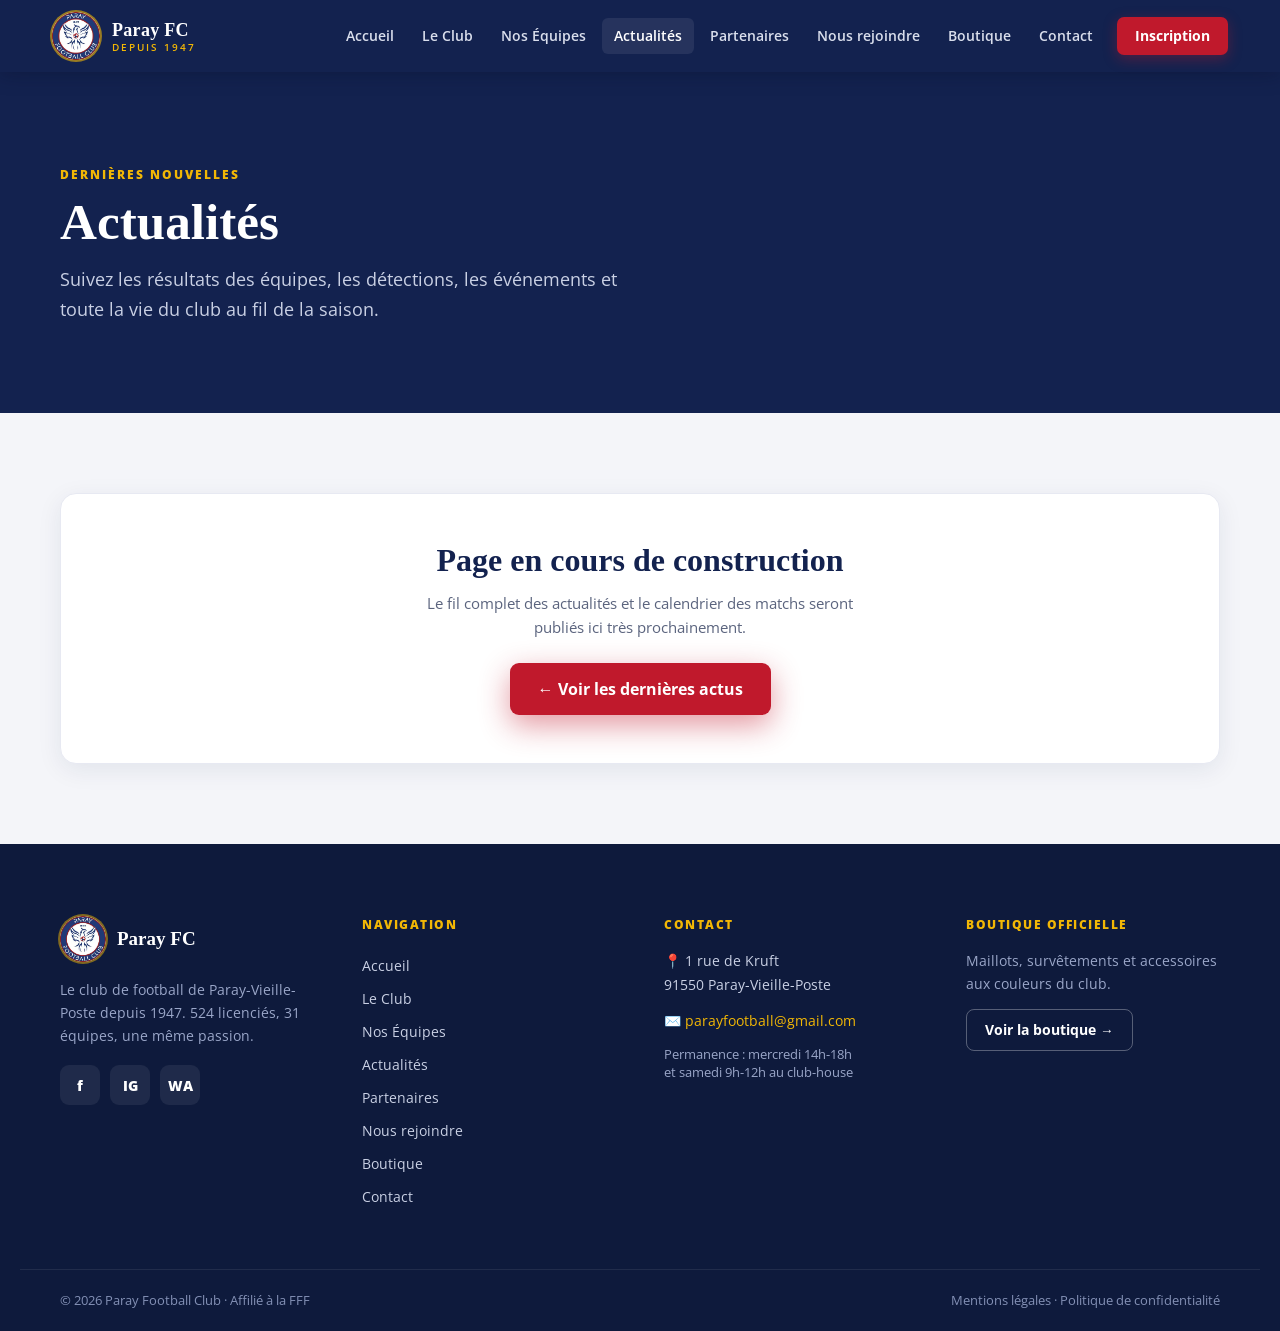
==== actualites.html @ 9f8f96ba "Site Paray FC — version initiale (HTML/CSS/JS vanilla)" ====
<!DOCTYPE html>
<html lang="fr">
<head>
  <meta charset="utf-8">
  <meta name="viewport" content="width=device-width, initial-scale=1">
  <title>Actualités — Paray FC</title>
  <meta name="description" content="Résultats, recrutement et événements : toute l'actualité du Paray Football Club.">
  <link rel="preconnect" href="https://fonts.googleapis.com">
  <link rel="preconnect" href="https://fonts.gstatic.com" crossorigin>
  <link href="https://fonts.googleapis.com/css2?family=Open+Sans:ital,wght@0,400;0,500;0,600;0,700;0,800;1,400&display=swap" rel="stylesheet">
  <link rel="stylesheet" href="css/style.css">
</head>
<body>

  <header class="site-header">
    <nav class="nav">
      <a href="index.html#accueil" class="nav__logo">
        <img src="images/logo-paray.webp" alt="Logo Paray FC" class="logo-img">
        <span class="logo-text">
          <span class="logo-name">Paray FC</span>
          <span class="logo-since">DEPUIS 1947</span>
        </span>
      </a>
      <div class="nav__links">
        <a href="index.html#accueil" class="nav__link">Accueil</a>
        <a href="club.html" class="nav__link">Le Club</a>
        <a href="equipes.html" class="nav__link">Nos Équipes</a>
        <a href="actualites.html" class="nav__link is-active">Actualités</a>
        <a href="partenaires.html" class="nav__link">Partenaires</a>
        <a href="rejoindre.html" class="nav__link">Nous rejoindre</a>
        <a href="boutique.html" class="nav__link">Boutique</a>
        <a href="contact.html" class="nav__link">Contact</a>
        <a href="rejoindre.html" class="nav__cta">Inscription</a>
      </div>
      <button class="nav__burger" data-burger aria-label="Menu" aria-expanded="false" aria-controls="mobile-menu">
        <span><span></span><span></span><span></span></span>
      </button>
    </nav>
    <div class="mobile-menu" id="mobile-menu" data-mobile-menu>
      <a href="index.html#accueil" class="mobile-menu__link">Accueil</a>
      <a href="club.html" class="mobile-menu__link">Le Club</a>
      <a href="equipes.html" class="mobile-menu__link">Nos Équipes</a>
      <a href="actualites.html" class="mobile-menu__link">Actualités</a>
      <a href="partenaires.html" class="mobile-menu__link">Partenaires</a>
      <a href="rejoindre.html" class="mobile-menu__link">Nous rejoindre</a>
      <a href="boutique.html" class="mobile-menu__link">Boutique</a>
      <a href="contact.html" class="mobile-menu__link">Contact</a>
      <a href="rejoindre.html" class="mobile-menu__cta">S'inscrire au club</a>
    </div>
  </header>

  <section class="page-hero">
    <div class="page-hero__inner">
      <span class="eyebrow">DERNIÈRES NOUVELLES</span>
      <h1>Actualités</h1>
      <p>Suivez les résultats des équipes, les détections, les événements et toute la vie du club au fil de la saison.</p>
    </div>
  </section>

  <main class="page-body">
    <div class="soon-card">
      <h2>Page en cours de construction</h2>
      <p>Le fil complet des actualités et le calendrier des matchs seront publiés ici très prochainement.</p>
      <a href="index.html#actus" class="btn btn--primary">← Voir les dernières actus</a>
    </div>
  </main>

  <footer class="site-footer">
    <div class="footer-grid">
      <div class="footer-club">
        <div class="footer-club__top">
          <img src="images/logo-paray.webp" alt="Logo Paray FC" class="footer-club__logo">
          <span class="footer-club__name">Paray FC</span>
        </div>
        <p class="footer-club__text">Le club de football de Paray-Vieille-Poste depuis 1947. 524 licenciés, 31 équipes, une même passion.</p>
        <div class="social">
          <a href="#" aria-label="Facebook" class="social__link">f</a>
          <a href="#" aria-label="Instagram" class="social__link">IG</a>
          <a href="#" aria-label="WhatsApp" class="social__link">WA</a>
        </div>
      </div>
      <div class="footer-col">
        <h4 class="footer-col__title">Navigation</h4>
        <a href="index.html#accueil" class="footer-link">Accueil</a>
        <a href="club.html" class="footer-link">Le Club</a>
        <a href="equipes.html" class="footer-link">Nos Équipes</a>
        <a href="actualites.html" class="footer-link">Actualités</a>
        <a href="partenaires.html" class="footer-link">Partenaires</a>
        <a href="rejoindre.html" class="footer-link">Nous rejoindre</a>
        <a href="boutique.html" class="footer-link">Boutique</a>
        <a href="contact.html" class="footer-link">Contact</a>
      </div>
      <div class="footer-col">
        <h4 class="footer-col__title">Contact</h4>
        <p class="footer-contact">📍 1 rue de Kruft<br>91550 Paray-Vieille-Poste</p>
        <p class="footer-contact" style="margin-top:12px;">✉️ <a href="mailto:parayfootball@gmail.com">parayfootball@gmail.com</a></p>
        <p class="footer-contact--muted">Permanence : mercredi 14h-18h<br>et samedi 9h-12h au club-house</p>
      </div>
      <div class="footer-col footer-shop">
        <h4 class="footer-col__title">Boutique officielle</h4>
        <p>Maillots, survêtements et accessoires aux couleurs du club.</p>
        <a href="boutique.html" class="footer-shop__btn">Voir la boutique →</a>
      </div>
    </div>
    <div class="footer-bottom">
      <span>© 2026 Paray Football Club · Affilié à la FFF</span>
      <span>Mentions légales · Politique de confidentialité</span>
    </div>
  </footer>

  <script src="js/main.js"></script>
</body>
</html>
---- css/style.css ----
/* ===================================================================
   PARAY FC — Feuille de styles globale
   Couleurs club : navy #13224F · rouge #C0192C · or #F2B705
   =================================================================== */

:root {
  --navy:        #13224F;
  --navy-dark:   #0E1A3C;
  --navy-text:   #1B2F6E;
  --bg:          #F4F5F9;
  --red:         #C0192C;
  --gold:        #F2B705;
  --white:       #ffffff;
  --grey-text:   #5B647E;
  --grey-soft:   #9AA6C8;
  --border:      #E7E9F2;
  --maxw:        1240px;
}

/* ---------- Reset ---------- */
* { box-sizing: border-box; margin: 0; padding: 0; }
html { scroll-behavior: smooth; }
body {
  font-family: 'Open Sans', -apple-system, BlinkMacSystemFont, 'Segoe UI', sans-serif;
  background: var(--bg);
  color: var(--navy-text);
  -webkit-font-smoothing: antialiased;
  overflow-x: hidden;
}
a { text-decoration: none; color: inherit; }
img { display: block; max-width: 100%; }
::selection { background: var(--gold); color: var(--navy-text); }

@keyframes pvfc-pulse { 0%,100%{ opacity:1; } 50%{ opacity:.45; } }

/* ---------- Utilitaires ---------- */
.container { max-width: var(--maxw); margin: 0 auto; }
.serif { font-family: Cambria, Georgia, serif; }

.eyebrow {
  font-size: 12px; font-weight: 800; letter-spacing: 2px; color: var(--red);
  text-transform: uppercase;
}
.section-title {
  font-family: Cambria, Georgia, serif; font-weight: 700;
  font-size: clamp(1.8rem, 4.5vw, 2.7rem); color: var(--navy);
  margin-top: 8px; letter-spacing: -.5px;
}

/* Emplacements d'images (remplacent les anciens <image-slot>) */
.img-placeholder {
  position: absolute; inset: 0; width: 100%; height: 100%;
  background:
    linear-gradient(135deg, rgba(19,34,79,.12), rgba(19,34,79,.04)),
    repeating-linear-gradient(45deg, #e9ecf5 0 12px, #eef1f8 12px 24px);
  display: flex; align-items: center; justify-content: center; text-align: center;
  color: #8A93AE; font-size: 12px; font-weight: 600; padding: 12px;
}
.img-placeholder img { width: 100%; height: 100%; object-fit: cover; }

/* ===================================================================
   BOUTONS
   =================================================================== */
.btn {
  display: inline-flex; align-items: center; gap: 9px;
  font-size: 16px; font-weight: 700; padding: 15px 28px;
  border-radius: 9px; border: none; cursor: pointer; transition: all .15s;
}
.btn--primary { background: var(--red); color: var(--white); box-shadow: 0 10px 30px rgba(192,25,44,.45); }
.btn--primary:hover { transform: translateY(-2px); }
.btn--ghost {
  background: rgba(255,255,255,.1); backdrop-filter: blur(4px);
  border: 1.5px solid rgba(255,255,255,.55); color: var(--white);
}
.btn--ghost:hover { background: rgba(255,255,255,.2); }
.btn--navy { background: var(--navy); color: var(--white); }

/* ===================================================================
   NAVIGATION
   =================================================================== */
.site-header {
  position: sticky; top: 0; z-index: 100;
  background: var(--navy); box-shadow: 0 2px 18px rgba(8,15,40,.35);
}
.nav {
  max-width: var(--maxw); margin: 0 auto;
  display: flex; align-items: center; justify-content: space-between;
  padding: 0 clamp(16px, 4vw, 32px); height: 72px;
}
.nav__logo { display: flex; align-items: center; gap: 12px; }
.logo-img {
  width: 48px; height: 48px; border-radius: 50%; flex: none;
  background: var(--white); object-fit: cover;
  box-shadow: 0 0 0 2px rgba(242,183,5,.6);
}
.logo-text { display: flex; flex-direction: column; line-height: 1; flex: none; }
.logo-name {
  font-family: Cambria, Georgia, serif; font-weight: 700; font-size: 18px;
  color: var(--white); letter-spacing: .3px; white-space: nowrap;
}
.logo-since {
  font-size: 10px; color: var(--gold); font-weight: 600; letter-spacing: 2px;
  margin-top: 3px; white-space: nowrap;
}

.nav__links { display: flex; align-items: center; gap: 4px; }
.nav__link {
  font-size: 13.5px; font-weight: 600; color: #D9DEEC;
  padding: 9px 12px; border-radius: 6px; transition: all .15s;
}
.nav__link:hover, .nav__link.is-active { color: var(--white); background: rgba(255,255,255,.08); }
.nav__cta {
  margin-left: 8px; background: var(--red); color: var(--white);
  font-size: 13.5px; font-weight: 700; padding: 10px 18px; border-radius: 7px;
  box-shadow: 0 4px 14px rgba(192,25,44,.35); transition: background .15s;
}
.nav__cta:hover { background: #a81423; }

/* Bouton hamburger */
.nav__burger {
  background: none; border: none; cursor: pointer;
  width: 42px; height: 42px; display: none; place-items: center;
}
.nav__burger span { display: flex; flex-direction: column; gap: 5px; }
.nav__burger span span {
  display: block; width: 24px; height: 2.5px; background: var(--white); border-radius: 2px;
}

/* Menu mobile déroulant */
.mobile-menu {
  background: var(--navy-dark); border-top: 1px solid rgba(255,255,255,.08);
  padding: 8px 16px 18px; display: none;
}
.mobile-menu.is-open { display: block; }
.mobile-menu__link {
  display: block; font-size: 15px; font-weight: 600; color: #E4E8F2;
  padding: 13px 8px; border-bottom: 1px solid rgba(255,255,255,.06);
}
.mobile-menu__cta {
  display: block; text-align: center; margin-top: 14px;
  background: var(--red); color: var(--white); font-size: 15px; font-weight: 700;
  padding: 14px; border-radius: 8px;
}

/* Bascule responsive */
@media (max-width: 767px) {
  .nav__links { display: none; }
  .nav__burger { display: grid; }
}

/* ===================================================================
   HERO
   =================================================================== */
.hero {
  position: relative; min-height: clamp(520px, 82vh, 760px);
  display: flex; align-items: flex-end; overflow: hidden;
}
.hero__overlay {
  position: absolute; inset: 0;
  background: linear-gradient(180deg, rgba(19,34,79,.55) 0%, rgba(19,34,79,.45) 35%, rgba(11,20,52,.92) 100%);
}
.hero__stripe {
  position: absolute; top: 0; left: 0; right: 0; height: 4px; z-index: 2;
  background: linear-gradient(90deg, var(--red) 0%, var(--red) 50%, var(--gold) 50%, var(--gold) 100%);
}
.hero__content {
  position: relative; z-index: 3; width: 100%; max-width: var(--maxw);
  margin: 0 auto; padding: 0 clamp(20px, 5vw, 40px) clamp(40px, 7vw, 72px);
}
.badge {
  display: inline-flex; align-items: center; gap: 8px;
  background: rgba(242,183,5,.16); border: 1px solid rgba(242,183,5,.5);
  color: var(--gold); font-size: 12px; font-weight: 700; letter-spacing: 1.5px;
  padding: 7px 14px; border-radius: 30px;
}
.hero__title {
  font-family: Cambria, Georgia, serif; font-weight: 700; color: var(--white);
  font-size: clamp(2.3rem, 6.5vw, 4.6rem); line-height: 1.04; letter-spacing: -1px;
  margin: 18px 0 0; max-width: 14ch; text-shadow: 0 2px 30px rgba(0,0,0,.4);
}
.hero__text {
  color: #D9DEEC; font-size: clamp(1rem, 2.2vw, 1.3rem); font-weight: 400;
  line-height: 1.55; margin: 18px 0 0; max-width: 48ch;
}
.hero__actions { display: flex; flex-wrap: wrap; gap: 14px; margin-top: 30px; }

/* ===================================================================
   BANDEAU PROCHAIN MATCH
   =================================================================== */
.match-banner { background: var(--red); color: var(--white); }
.match-banner__inner {
  max-width: var(--maxw); margin: 0 auto;
  padding: clamp(16px, 3vw, 22px) clamp(20px, 5vw, 40px);
  display: flex; flex-wrap: wrap; align-items: center; gap: clamp(14px, 4vw, 40px);
}
.match-label { display: flex; align-items: center; gap: 10px; flex: none; font-weight: 800; font-size: 12px; letter-spacing: 2px; }
.pulse-dot { width: 9px; height: 9px; border-radius: 50%; background: var(--gold); animation: pvfc-pulse 1.6s ease-in-out infinite; }
.match-info { display: flex; flex-wrap: wrap; align-items: center; gap: clamp(12px, 3vw, 34px); flex: 1; min-width: 220px; }
.match-meta { font-size: 11px; font-weight: 600; color: #F6C9CF; letter-spacing: .5px; }
.match-teams { font-family: Cambria, Georgia, serif; font-size: clamp(1.05rem, 2.6vw, 1.5rem); font-weight: 700; margin-top: 3px; }
.match-teams .vs { color: var(--gold); }
.match-place { font-size: 12.5px; font-weight: 500; color: #F6C9CF; display: flex; align-items: center; gap: 6px; }
.match-cta {
  flex: none; background: var(--white); color: var(--red);
  font-size: 13px; font-weight: 800; padding: 11px 20px; border-radius: 8px; transition: transform .15s;
}
.match-cta:hover { transform: translateY(-2px); }

/* ===================================================================
   STATISTIQUES
   =================================================================== */
.stats { background: var(--navy); }
.stats__grid {
  max-width: var(--maxw); margin: 0 auto;
  padding: clamp(32px, 5vw, 52px) clamp(20px, 5vw, 40px);
  display: grid; grid-template-columns: repeat(auto-fit, minmax(150px, 1fr));
  gap: clamp(20px, 4vw, 40px); text-align: center;
}
.stat { display: flex; flex-direction: column; align-items: center; }
.stat__value { font-family: Cambria, Georgia, serif; font-weight: 700; font-size: clamp(2.4rem, 5.5vw, 3.4rem); color: var(--gold); line-height: 1; }
.stat__label { font-size: 13px; font-weight: 600; color: var(--white); margin-top: 10px; text-transform: uppercase; letter-spacing: 1px; }
.stat__sub { font-size: 12px; color: var(--grey-soft); margin-top: 4px; }

/* ===================================================================
   SECTIONS GÉNÉRIQUES
   =================================================================== */
.section { max-width: var(--maxw); margin: 0 auto; padding: clamp(56px, 8vw, 90px) clamp(20px, 5vw, 40px); }
.section--band { background: var(--white); border-top: 1px solid var(--border); border-bottom: 1px solid var(--border); }
.section-head {
  display: flex; flex-wrap: wrap; align-items: flex-end; justify-content: space-between;
  gap: 16px; margin-bottom: clamp(28px, 4vw, 44px);
}
.section-center { text-align: center; max-width: 640px; margin: 0 auto clamp(32px, 4vw, 48px); }
.section-center p { font-size: 15px; color: var(--grey-text); line-height: 1.6; margin-top: 12px; }
.link-more { font-size: 14px; font-weight: 700; color: var(--navy-text); border-bottom: 2px solid var(--gold); padding-bottom: 3px; }

/* ---------- Actualités ---------- */
.news-grid { display: grid; grid-template-columns: repeat(auto-fit, minmax(290px, 1fr)); gap: clamp(20px, 3vw, 30px); }
.news-card {
  display: flex; flex-direction: column; background: var(--white);
  border-radius: 14px; overflow: hidden; box-shadow: 0 6px 24px rgba(19,34,79,.08);
  border: 1px solid var(--border); transition: transform .18s, box-shadow .18s;
}
.news-card:hover { transform: translateY(-5px); box-shadow: 0 16px 40px rgba(19,34,79,.16); }
.news-card__media { position: relative; height: 190px; }
.news-card__cat {
  position: absolute; top: 12px; left: 12px; z-index: 2; color: var(--white);
  font-size: 11px; font-weight: 800; letter-spacing: .8px; padding: 6px 11px; border-radius: 6px;
}
.news-card__body { padding: 20px 22px 24px; display: flex; flex-direction: column; flex: 1; }
.news-card__date { font-size: 12px; font-weight: 600; color: #8A93AE; }
.news-card__title { font-family: Cambria, Georgia, serif; font-weight: 700; font-size: 1.22rem; color: var(--navy); line-height: 1.3; margin: 8px 0 0; }
.news-card__excerpt { font-size: 14px; color: var(--grey-text); line-height: 1.6; margin-top: 10px; flex: 1; }
.news-card__more { font-size: 13px; font-weight: 700; color: var(--red); margin-top: 16px; }

/* ---------- Équipes par pôle ---------- */
.poles-grid { display: grid; grid-template-columns: repeat(auto-fit, minmax(240px, 1fr)); gap: clamp(18px, 3vw, 26px); }
.pole-card {
  display: flex; flex-direction: column; background: #F8F9FC;
  border-radius: 14px; overflow: hidden; border: 1px solid var(--border);
  border-top: 5px solid var(--navy); transition: transform .18s, box-shadow .18s;
}
.pole-card:hover { transform: translateY(-5px); box-shadow: 0 16px 40px rgba(19,34,79,.12); }
.pole-card__media { position: relative; height: 150px; }
.pole-card__body { padding: 18px 20px 22px; }
.pole-range { display: inline-block; font-size: 11px; font-weight: 800; letter-spacing: 1px; color: var(--white); padding: 4px 10px; border-radius: 5px; }
.pole-name { font-family: Cambria, Georgia, serif; font-weight: 700; font-size: 1.3rem; color: var(--navy); margin-top: 12px; }
.pole-teams { font-size: 13.5px; color: var(--grey-text); line-height: 1.55; margin-top: 6px; }

/* ---------- Partenaires ---------- */
.tier { margin-bottom: clamp(26px, 4vw, 42px); }
.tier__head { display: flex; align-items: center; gap: 14px; margin-bottom: 18px; }
.tier__chip { width: 14px; height: 14px; border-radius: 50%; flex: none; }
.tier__name { font-family: Cambria, Georgia, serif; font-weight: 700; font-size: clamp(1.1rem, 2.5vw, 1.4rem); color: var(--navy); }
.tier__line { flex: 1; height: 1px; background: #E0E3EE; }
.tier__logos { display: flex; flex-wrap: wrap; gap: 16px; align-items: stretch; }
.partner-logo {
  display: flex; align-items: center; justify-content: center; text-align: center;
  padding: 16px; background: var(--white); border: 1px solid var(--border);
  border-radius: 12px; box-shadow: 0 3px 14px rgba(19,34,79,.05);
}
.partner-logo span { font-family: Cambria, Georgia, serif; font-weight: 700; color: var(--navy-text); line-height: 1.25; }

/* ===================================================================
   DOUBLE CALL-TO-ACTION
   =================================================================== */
.cta-section { background: #F8F9FC; border-top: 1px solid var(--border); }
.cta-grid {
  max-width: var(--maxw); margin: 0 auto;
  padding: clamp(48px, 7vw, 80px) clamp(20px, 5vw, 40px);
  display: grid; grid-template-columns: repeat(auto-fit, minmax(300px, 1fr)); gap: clamp(20px, 3vw, 28px);
}
.cta-card { position: relative; overflow: hidden; border-radius: 18px; padding: clamp(30px, 4vw, 44px); }
.cta-card--join { background: var(--navy); color: var(--white); }
.cta-card--partner { background: var(--white); border: 1px solid var(--border); }
.cta-card__deco { position: absolute; top: -40px; right: -40px; width: 160px; height: 160px; border-radius: 50%; }
.cta-card__deco--gold { background: rgba(242,183,5,.12); }
.cta-card__deco--red { background: rgba(192,25,44,.07); }
.cta-card h3 { font-family: Cambria, Georgia, serif; font-weight: 700; font-size: clamp(1.5rem, 3.5vw, 2rem); margin-top: 10px; line-height: 1.15; }
.cta-card--partner h3 { color: var(--navy); }
.cta-card p { font-size: 15px; line-height: 1.6; margin-top: 12px; max-width: 38ch; }
.cta-card--join p { color: #C9D0E4; }
.cta-card--partner p { color: var(--grey-text); }
.cta-card .eyebrow--gold { color: var(--gold); }
.cta-card__btn { display: inline-flex; margin-top: 22px; color: var(--white); font-size: 15px; font-weight: 700; padding: 14px 26px; border-radius: 9px; }
.cta-card__btn--red { background: var(--red); box-shadow: 0 8px 24px rgba(192,25,44,.4); }
.cta-card__btn--navy { background: var(--navy); }

/* ===================================================================
   FOOTER
   =================================================================== */
.site-footer { background: var(--navy-dark); color: #C9D0E4; }
.footer-grid {
  max-width: var(--maxw); margin: 0 auto;
  padding: clamp(48px, 6vw, 72px) clamp(20px, 5vw, 40px) 0;
  display: grid; grid-template-columns: repeat(auto-fit, minmax(200px, 1fr)); gap: clamp(28px, 4vw, 48px);
}
.footer-club__top { display: flex; align-items: center; gap: 11px; }
.footer-club__logo { width: 46px; height: 46px; border-radius: 50%; background: var(--white); object-fit: cover; box-shadow: 0 0 0 2px rgba(242,183,5,.5); }
.footer-club__name { font-family: Cambria, Georgia, serif; font-weight: 700; font-size: 19px; color: var(--white); }
.footer-club__text { font-size: 14px; line-height: 1.65; margin-top: 16px; max-width: 30ch; color: var(--grey-soft); }
.social { display: flex; gap: 10px; margin-top: 18px; }
.social__link { display: grid; place-items: center; width: 40px; height: 40px; border-radius: 9px; background: rgba(255,255,255,.07); font-weight: 800; font-size: 14px; color: var(--white); transition: background .15s; }
.social__link:hover { background: var(--red); }
.footer-col__title { font-size: 12px; font-weight: 800; letter-spacing: 1.5px; color: var(--gold); text-transform: uppercase; margin-bottom: 16px; }
.footer-link { display: block; font-size: 14px; color: #C9D0E4; padding: 7px 0; transition: color .15s; }
.footer-link:hover { color: var(--white); }
.footer-contact { font-size: 14px; line-height: 1.7; color: #C9D0E4; }
.footer-contact a { color: var(--gold); }
.footer-contact a:hover { text-decoration: underline; }
.footer-contact--muted { font-size: 13px; color: var(--grey-soft); margin-top: 12px; }
.footer-shop p { font-size: 14px; line-height: 1.65; color: var(--grey-soft); }
.footer-shop__btn { display: inline-flex; margin-top: 14px; border: 1.5px solid rgba(255,255,255,.3); color: var(--white); font-size: 13.5px; font-weight: 700; padding: 11px 18px; border-radius: 8px; transition: all .15s; }
.footer-shop__btn:hover { border-color: var(--gold); color: var(--gold); }
.footer-bottom {
  max-width: var(--maxw); margin: clamp(36px, 5vw, 56px) auto 0;
  padding: 22px clamp(20px, 5vw, 40px); border-top: 1px solid rgba(255,255,255,.08);
  display: flex; flex-wrap: wrap; gap: 10px; justify-content: space-between; align-items: center;
}
.footer-bottom span { font-size: 12.5px; color: #8390B5; }

/* ===================================================================
   PAGES INTERNES (gabarit « en construction »)
   =================================================================== */
.page-hero { background: var(--navy); color: var(--white); }
.page-hero__inner {
  max-width: var(--maxw); margin: 0 auto;
  padding: clamp(48px, 8vw, 90px) clamp(20px, 5vw, 40px);
}
.page-hero h1 { font-family: Cambria, Georgia, serif; font-weight: 700; font-size: clamp(2rem, 5vw, 3.2rem); margin-top: 10px; line-height: 1.1; }
.page-hero p { color: #C9D0E4; font-size: clamp(1rem, 2vw, 1.15rem); line-height: 1.6; margin-top: 14px; max-width: 60ch; }
.page-hero .eyebrow { color: var(--gold); }
.page-body { max-width: var(--maxw); margin: 0 auto; padding: clamp(48px, 7vw, 80px) clamp(20px, 5vw, 40px); }
.soon-card {
  background: var(--white); border: 1px solid var(--border); border-radius: 16px;
  padding: clamp(28px, 5vw, 48px); text-align: center; box-shadow: 0 6px 24px rgba(19,34,79,.08);
}
.soon-card h2 { font-family: Cambria, Georgia, serif; font-weight: 700; font-size: clamp(1.4rem, 3vw, 2rem); color: var(--navy); }
.soon-card p { font-size: 15px; color: var(--grey-text); line-height: 1.6; margin-top: 12px; max-width: 50ch; margin-left: auto; margin-right: auto; }
.soon-card .btn { margin-top: 24px; }
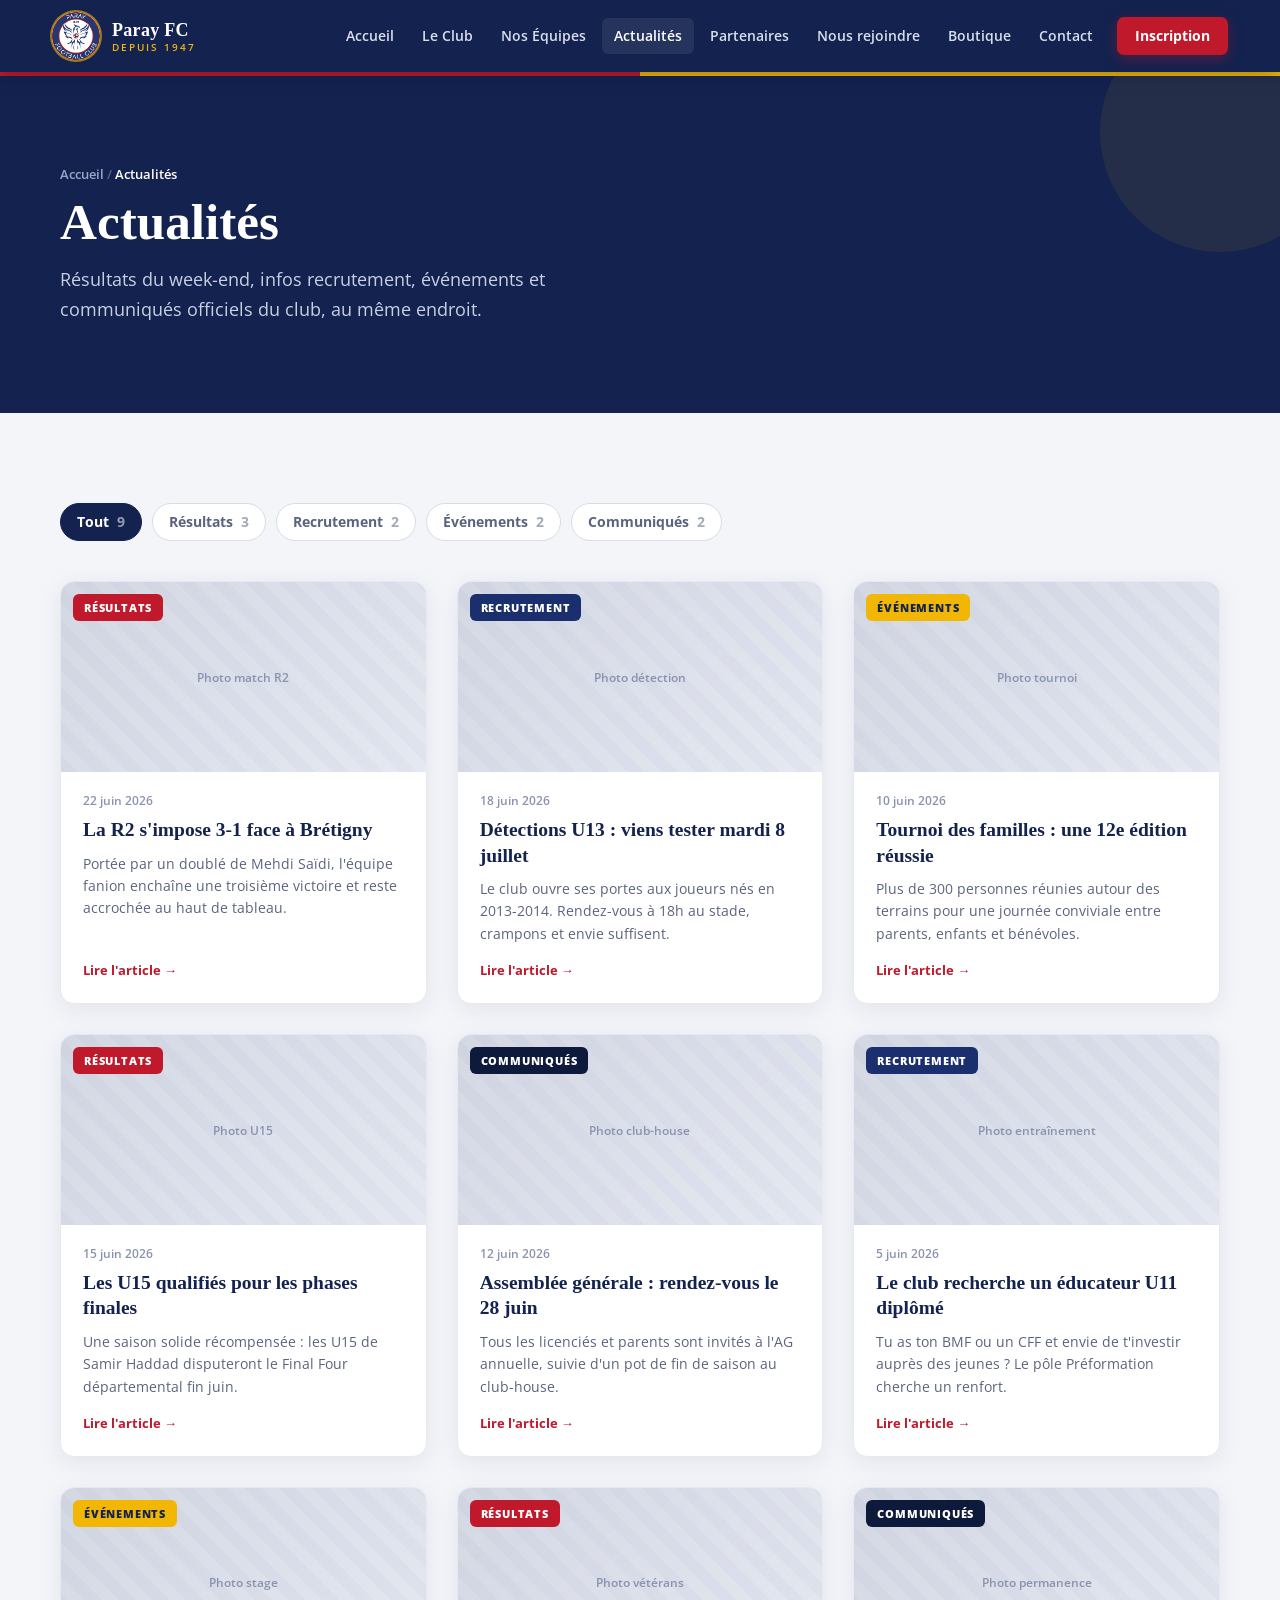
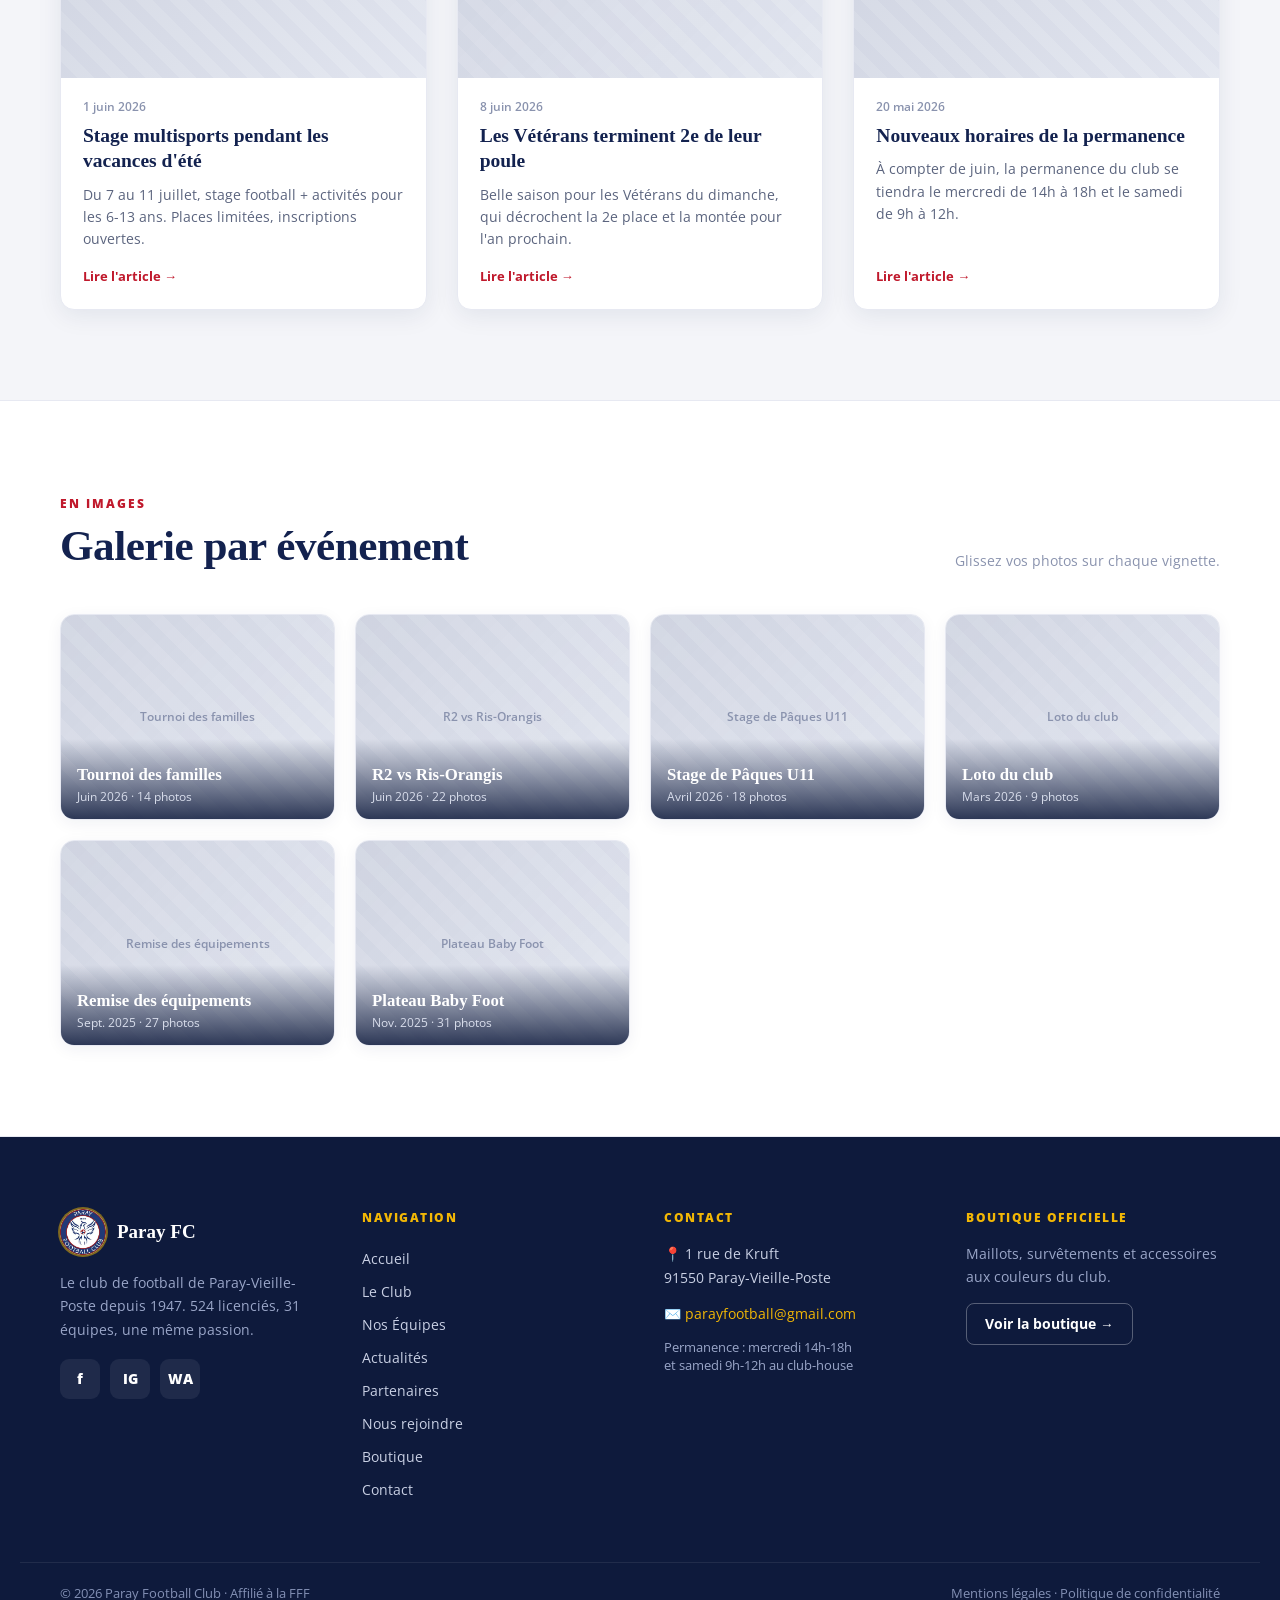
==== commit 690cb7e1: "Conversion des 7 pages restantes (Club, Équipes, Actualités, Partenaires, Rejoindre, Contact, Boutiq" ====
--- a/actualites.html
+++ b/actualites.html
@@ -4,7 +4,7 @@
   <meta charset="utf-8">
   <meta name="viewport" content="width=device-width, initial-scale=1">
   <title>Actualités — Paray FC</title>
-  <meta name="description" content="Résultats, recrutement et événements : toute l'actualité du Paray Football Club.">
+  <meta name="description" content="Résultats, recrutement, événements et communiqués du Paray Football Club, avec galerie photos par événement.">
   <link rel="preconnect" href="https://fonts.googleapis.com">
   <link rel="preconnect" href="https://fonts.gstatic.com" crossorigin>
   <link href="https://fonts.googleapis.com/css2?family=Open+Sans:ital,wght@0,400;0,500;0,600;0,700;0,800;1,400&display=swap" rel="stylesheet">
@@ -49,21 +49,130 @@
     </div>
   </header>
 
+  <!-- ============ EN-TÊTE ============ -->
   <section class="page-hero">
     <div class="page-hero__inner">
-      <span class="eyebrow">DERNIÈRES NOUVELLES</span>
+      <span class="breadcrumb"><a href="index.html">Accueil</a> <span class="sep">/</span> <span class="current">Actualités</span></span>
       <h1>Actualités</h1>
-      <p>Suivez les résultats des équipes, les détections, les événements et toute la vie du club au fil de la saison.</p>
+      <p>Résultats du week-end, infos recrutement, événements et communiqués officiels du club, au même endroit.</p>
     </div>
   </section>
 
-  <main class="page-body">
-    <div class="soon-card">
-      <h2>Page en cours de construction</h2>
-      <p>Le fil complet des actualités et le calendrier des matchs seront publiés ici très prochainement.</p>
-      <a href="index.html#actus" class="btn btn--primary">← Voir les dernières actus</a>
-    </div>
-  </main>
+  <!-- ============ FILTRES + ARTICLES ============ -->
+  <section class="section">
+    <div class="filters">
+      <button class="filter-btn is-active" data-filter="Tout" style="--c:#13224F;--fg:#fff;">Tout <span class="count">9</span></button>
+      <button class="filter-btn" data-filter="Résultats" style="--c:#C0192C;--fg:#fff;">Résultats <span class="count">3</span></button>
+      <button class="filter-btn" data-filter="Recrutement" style="--c:#1B2F6E;--fg:#fff;">Recrutement <span class="count">2</span></button>
+      <button class="filter-btn" data-filter="Événements" style="--c:#F2B705;--fg:#13224F;">Événements <span class="count">2</span></button>
+      <button class="filter-btn" data-filter="Communiqués" style="--c:#0E1A3C;--fg:#fff;">Communiqués <span class="count">2</span></button>
+    </div>
+
+    <div class="news-grid">
+      <a href="#" class="news-card" data-cat="Résultats">
+        <div class="news-card__media"><div class="img-placeholder">Photo match R2</div><span class="news-card__cat" style="background:#C0192C;color:#fff;">RÉSULTATS</span></div>
+        <div class="news-card__body">
+          <span class="news-card__date">22 juin 2026</span>
+          <h3 class="news-card__title">La R2 s'impose 3-1 face à Brétigny</h3>
+          <p class="news-card__excerpt">Portée par un doublé de Mehdi Saïdi, l'équipe fanion enchaîne une troisième victoire et reste accrochée au haut de tableau.</p>
+          <span class="news-card__more">Lire l'article →</span>
+        </div>
+      </a>
+      <a href="#" class="news-card" data-cat="Recrutement">
+        <div class="news-card__media"><div class="img-placeholder">Photo détection</div><span class="news-card__cat" style="background:#1B2F6E;color:#fff;">RECRUTEMENT</span></div>
+        <div class="news-card__body">
+          <span class="news-card__date">18 juin 2026</span>
+          <h3 class="news-card__title">Détections U13 : viens tester mardi 8 juillet</h3>
+          <p class="news-card__excerpt">Le club ouvre ses portes aux joueurs nés en 2013-2014. Rendez-vous à 18h au stade, crampons et envie suffisent.</p>
+          <span class="news-card__more">Lire l'article →</span>
+        </div>
+      </a>
+      <a href="#" class="news-card" data-cat="Événements">
+        <div class="news-card__media"><div class="img-placeholder">Photo tournoi</div><span class="news-card__cat" style="background:#F2B705;color:#13224F;">ÉVÉNEMENTS</span></div>
+        <div class="news-card__body">
+          <span class="news-card__date">10 juin 2026</span>
+          <h3 class="news-card__title">Tournoi des familles : une 12e édition réussie</h3>
+          <p class="news-card__excerpt">Plus de 300 personnes réunies autour des terrains pour une journée conviviale entre parents, enfants et bénévoles.</p>
+          <span class="news-card__more">Lire l'article →</span>
+        </div>
+      </a>
+      <a href="#" class="news-card" data-cat="Résultats">
+        <div class="news-card__media"><div class="img-placeholder">Photo U15</div><span class="news-card__cat" style="background:#C0192C;color:#fff;">RÉSULTATS</span></div>
+        <div class="news-card__body">
+          <span class="news-card__date">15 juin 2026</span>
+          <h3 class="news-card__title">Les U15 qualifiés pour les phases finales</h3>
+          <p class="news-card__excerpt">Une saison solide récompensée : les U15 de Samir Haddad disputeront le Final Four départemental fin juin.</p>
+          <span class="news-card__more">Lire l'article →</span>
+        </div>
+      </a>
+      <a href="#" class="news-card" data-cat="Communiqués">
+        <div class="news-card__media"><div class="img-placeholder">Photo club-house</div><span class="news-card__cat" style="background:#0E1A3C;color:#fff;">COMMUNIQUÉS</span></div>
+        <div class="news-card__body">
+          <span class="news-card__date">12 juin 2026</span>
+          <h3 class="news-card__title">Assemblée générale : rendez-vous le 28 juin</h3>
+          <p class="news-card__excerpt">Tous les licenciés et parents sont invités à l'AG annuelle, suivie d'un pot de fin de saison au club-house.</p>
+          <span class="news-card__more">Lire l'article →</span>
+        </div>
+      </a>
+      <a href="#" class="news-card" data-cat="Recrutement">
+        <div class="news-card__media"><div class="img-placeholder">Photo entraînement</div><span class="news-card__cat" style="background:#1B2F6E;color:#fff;">RECRUTEMENT</span></div>
+        <div class="news-card__body">
+          <span class="news-card__date">5 juin 2026</span>
+          <h3 class="news-card__title">Le club recherche un éducateur U11 diplômé</h3>
+          <p class="news-card__excerpt">Tu as ton BMF ou un CFF et envie de t'investir auprès des jeunes ? Le pôle Préformation cherche un renfort.</p>
+          <span class="news-card__more">Lire l'article →</span>
+        </div>
+      </a>
+      <a href="#" class="news-card" data-cat="Événements">
+        <div class="news-card__media"><div class="img-placeholder">Photo stage</div><span class="news-card__cat" style="background:#F2B705;color:#13224F;">ÉVÉNEMENTS</span></div>
+        <div class="news-card__body">
+          <span class="news-card__date">1 juin 2026</span>
+          <h3 class="news-card__title">Stage multisports pendant les vacances d'été</h3>
+          <p class="news-card__excerpt">Du 7 au 11 juillet, stage football + activités pour les 6-13 ans. Places limitées, inscriptions ouvertes.</p>
+          <span class="news-card__more">Lire l'article →</span>
+        </div>
+      </a>
+      <a href="#" class="news-card" data-cat="Résultats">
+        <div class="news-card__media"><div class="img-placeholder">Photo vétérans</div><span class="news-card__cat" style="background:#C0192C;color:#fff;">RÉSULTATS</span></div>
+        <div class="news-card__body">
+          <span class="news-card__date">8 juin 2026</span>
+          <h3 class="news-card__title">Les Vétérans terminent 2e de leur poule</h3>
+          <p class="news-card__excerpt">Belle saison pour les Vétérans du dimanche, qui décrochent la 2e place et la montée pour l'an prochain.</p>
+          <span class="news-card__more">Lire l'article →</span>
+        </div>
+      </a>
+      <a href="#" class="news-card" data-cat="Communiqués">
+        <div class="news-card__media"><div class="img-placeholder">Photo permanence</div><span class="news-card__cat" style="background:#0E1A3C;color:#fff;">COMMUNIQUÉS</span></div>
+        <div class="news-card__body">
+          <span class="news-card__date">20 mai 2026</span>
+          <h3 class="news-card__title">Nouveaux horaires de la permanence</h3>
+          <p class="news-card__excerpt">À compter de juin, la permanence du club se tiendra le mercredi de 14h à 18h et le samedi de 9h à 12h.</p>
+          <span class="news-card__more">Lire l'article →</span>
+        </div>
+      </a>
+    </div>
+  </section>
+
+  <!-- ============ GALERIE ============ -->
+  <section class="section--band">
+    <div class="section">
+      <div class="section-head">
+        <div>
+          <span class="eyebrow">EN IMAGES</span>
+          <h2 class="section-title">Galerie par événement</h2>
+        </div>
+        <span class="section-head__meta">Glissez vos photos sur chaque vignette.</span>
+      </div>
+      <div class="gallery-grid">
+        <div class="gallery-item"><div class="img-placeholder">Tournoi des familles</div><div class="gallery-item__cap"><span class="gallery-item__title">Tournoi des familles</span><span class="gallery-item__meta">Juin 2026 · 14 photos</span></div></div>
+        <div class="gallery-item"><div class="img-placeholder">R2 vs Ris-Orangis</div><div class="gallery-item__cap"><span class="gallery-item__title">R2 vs Ris-Orangis</span><span class="gallery-item__meta">Juin 2026 · 22 photos</span></div></div>
+        <div class="gallery-item"><div class="img-placeholder">Stage de Pâques U11</div><div class="gallery-item__cap"><span class="gallery-item__title">Stage de Pâques U11</span><span class="gallery-item__meta">Avril 2026 · 18 photos</span></div></div>
+        <div class="gallery-item"><div class="img-placeholder">Loto du club</div><div class="gallery-item__cap"><span class="gallery-item__title">Loto du club</span><span class="gallery-item__meta">Mars 2026 · 9 photos</span></div></div>
+        <div class="gallery-item"><div class="img-placeholder">Remise des équipements</div><div class="gallery-item__cap"><span class="gallery-item__title">Remise des équipements</span><span class="gallery-item__meta">Sept. 2025 · 27 photos</span></div></div>
+        <div class="gallery-item"><div class="img-placeholder">Plateau Baby Foot</div><div class="gallery-item__cap"><span class="gallery-item__title">Plateau Baby Foot</span><span class="gallery-item__meta">Nov. 2025 · 31 photos</span></div></div>
+      </div>
+    </div>
+  </section>
 
   <footer class="site-footer">
     <div class="footer-grid">
--- a/css/style.css
+++ b/css/style.css
@@ -358,3 +358,258 @@
 .soon-card h2 { font-family: Cambria, Georgia, serif; font-weight: 700; font-size: clamp(1.4rem, 3vw, 2rem); color: var(--navy); }
 .soon-card p { font-size: 15px; color: var(--grey-text); line-height: 1.6; margin-top: 12px; max-width: 50ch; margin-left: auto; margin-right: auto; }
 .soon-card .btn { margin-top: 24px; }
+
+/* ===================================================================
+   PAGES INTERNES — Hero enrichi (filet or + fil d'Ariane)
+   =================================================================== */
+.page-hero { position: relative; overflow: hidden; }
+.page-hero::before {
+  content: ""; position: absolute; top: 0; left: 0; right: 0; height: 4px;
+  background: linear-gradient(90deg, var(--red) 0%, var(--red) 50%, var(--gold) 50%, var(--gold) 100%);
+}
+.page-hero::after {
+  content: ""; position: absolute; top: -60px; right: -60px;
+  width: 240px; height: 240px; border-radius: 50%; background: rgba(242,183,5,.08);
+}
+.page-hero__inner { position: relative; z-index: 2; }
+.breadcrumb { font-size: 13px; color: var(--grey-soft); font-weight: 600; }
+.breadcrumb a { color: var(--grey-soft); }
+.breadcrumb a:hover { color: var(--gold); }
+.breadcrumb .sep { opacity: .5; }
+.breadcrumb .current { color: #fff; }
+.page-hero__anchors { display: flex; flex-wrap: wrap; gap: 10px; margin-top: 26px; }
+
+/* Pastilles d'ancrage (page Équipes) */
+.anchor-pill {
+  display: inline-flex; align-items: center; gap: 8px;
+  background: rgba(255,255,255,.07); border: 1px solid rgba(255,255,255,.14);
+  color: #fff; font-size: 13px; font-weight: 700; padding: 9px 16px;
+  border-radius: 30px; transition: background .15s;
+}
+.anchor-pill:hover { background: rgba(255,255,255,.16); }
+.anchor-pill .dot { width: 9px; height: 9px; border-radius: 50%; flex: none; }
+
+/* Titre de section centré sur fond foncé */
+.section-center--dark .section-title { color: #fff; }
+.section-center--dark p { color: #C9D0E4; }
+.section-center--dark .eyebrow { color: var(--gold); }
+
+/* ===================================================================
+   PAGE LE CLUB
+   =================================================================== */
+.club-grid { display: grid; grid-template-columns: repeat(auto-fit, minmax(300px, 1fr)); gap: clamp(32px, 5vw, 60px); align-items: start; }
+.club-intro p { font-size: 15.5px; color: var(--grey-text); line-height: 1.7; margin-top: 16px; }
+.club-photo { position: relative; margin-top: 24px; border-radius: 16px; overflow: hidden; aspect-ratio: 4/3; border: 1px solid var(--border); box-shadow: 0 8px 30px rgba(19,34,79,.1); }
+
+.timeline { padding-top: 6px; }
+.timeline__item { position: relative; padding-left: 30px; padding-bottom: 26px; border-left: 2px solid #E0E3EE; margin-left: 7px; }
+.timeline__dot { position: absolute; left: -9px; top: 1px; width: 16px; height: 16px; border-radius: 50%; border: 3px solid var(--bg); }
+.timeline__year { font-family: Cambria, Georgia, serif; font-weight: 700; font-size: 1.35rem; line-height: 1; }
+.timeline__title { font-size: 15px; font-weight: 700; color: var(--navy); margin-top: 6px; }
+.timeline__text { font-size: 13.5px; color: var(--grey-text); line-height: 1.6; margin-top: 4px; }
+
+.values-grid { display: grid; grid-template-columns: repeat(auto-fit, minmax(230px, 1fr)); gap: clamp(18px, 2.5vw, 26px); }
+.value-card { background: #F8F9FC; border: 1px solid var(--border); border-radius: 14px; padding: 26px 24px; }
+.value-num { display: grid; place-items: center; width: 46px; height: 46px; border-radius: 12px; font-family: Cambria, Georgia, serif; font-weight: 700; font-size: 20px; }
+.value-card h3 { font-family: Cambria, Georgia, serif; font-weight: 700; font-size: 1.25rem; color: var(--navy); margin-top: 16px; }
+.value-card p { font-size: 14px; color: var(--grey-text); line-height: 1.6; margin-top: 8px; }
+
+.palmares-grid { display: grid; grid-template-columns: repeat(auto-fit, minmax(290px, 1fr)); gap: clamp(28px, 4vw, 56px); align-items: start; }
+.palmares-intro p { font-size: 15.5px; color: var(--grey-text); line-height: 1.7; margin-top: 16px; }
+.palmares-stats { display: flex; gap: 14px; margin-top: 24px; }
+.palmares-stat { flex: 1; border-radius: 14px; padding: 20px; text-align: center; color: #fff; }
+.palmares-stat__num { font-family: Cambria, Georgia, serif; font-weight: 700; font-size: 2rem; display: block; line-height: 1; }
+.palmares-stat__label { font-size: 12px; margin-top: 6px; display: block; }
+.palmares-list { display: flex; flex-direction: column; gap: 12px; }
+.palmares-item { display: flex; align-items: center; gap: 16px; background: #fff; border: 1px solid var(--border); border-radius: 12px; padding: 16px 20px; box-shadow: 0 3px 14px rgba(19,34,79,.05); }
+.palmares-item__year { font-family: Cambria, Georgia, serif; font-weight: 700; font-size: 1.3rem; color: var(--red); flex: none; width: 64px; }
+.palmares-item__sep { width: 1px; height: 34px; background: var(--border); flex: none; }
+.palmares-item h3 { font-size: 15px; font-weight: 700; color: var(--navy); line-height: 1.25; }
+.palmares-item span { font-size: 12.5px; color: #8A93AE; }
+
+.staff-section { background: var(--navy-dark); color: #fff; }
+.staff-grid { display: grid; grid-template-columns: repeat(auto-fit, minmax(220px, 1fr)); gap: clamp(18px, 2.5vw, 26px); }
+.staff-card { background: var(--navy); border: 1px solid rgba(255,255,255,.08); border-radius: 16px; overflow: hidden; }
+.staff-photo { position: relative; aspect-ratio: 1/1; background: var(--navy-text); }
+.staff-card__body { padding: 18px 20px 22px; }
+.staff-role { display: inline-block; font-size: 10.5px; font-weight: 800; letter-spacing: 1px; color: var(--navy-dark); background: var(--gold); padding: 4px 10px; border-radius: 5px; }
+.staff-name { font-family: Cambria, Georgia, serif; font-weight: 700; font-size: 1.3rem; color: #fff; margin-top: 12px; }
+.staff-bio { font-size: 13px; color: var(--grey-soft); line-height: 1.55; margin-top: 6px; }
+.staff-note { text-align: center; font-size: 14px; color: var(--grey-soft); margin-top: clamp(28px, 4vw, 40px); }
+.staff-note a { color: var(--gold); font-weight: 700; }
+.staff-note a:hover { text-decoration: underline; }
+
+/* ===================================================================
+   PAGE NOS ÉQUIPES
+   =================================================================== */
+.pole-block { margin-bottom: clamp(44px, 6vw, 72px); scroll-margin-top: 90px; }
+.pole-header { display: flex; flex-wrap: wrap; align-items: center; gap: 14px; padding-bottom: 18px; margin-bottom: 26px; border-bottom: 2px solid var(--border); }
+.pole-header__bar { width: 18px; height: 40px; border-radius: 5px; flex: none; }
+.pole-header__txt { flex: 1; min-width: 200px; }
+.pole-header h2 { font-family: Cambria, Georgia, serif; font-weight: 700; font-size: clamp(1.5rem, 3.5vw, 2.1rem); color: var(--navy); line-height: 1; }
+.pole-header__range { font-size: 13.5px; color: var(--grey-text); font-weight: 600; }
+.pole-header__count { font-size: 12.5px; font-weight: 800; letter-spacing: .5px; padding: 8px 15px; border-radius: 30px; }
+
+.teams-grid { display: grid; grid-template-columns: repeat(auto-fill, minmax(220px, 1fr)); gap: clamp(16px, 2.4vw, 24px); }
+.team-card { display: flex; flex-direction: column; background: #fff; border-radius: 14px; overflow: hidden; box-shadow: 0 5px 20px rgba(19,34,79,.07); border: 1px solid var(--border); border-top: 5px solid var(--navy); transition: transform .16s, box-shadow .16s; }
+.team-card:hover { transform: translateY(-4px); box-shadow: 0 16px 38px rgba(19,34,79,.15); }
+.team-card__media { position: relative; aspect-ratio: 4/3; background: #EEF0F6; }
+.team-level { position: absolute; bottom: 10px; left: 10px; z-index: 2; background: rgba(14,26,60,.82); color: #fff; font-size: 11px; font-weight: 700; letter-spacing: .4px; padding: 5px 10px; border-radius: 6px; backdrop-filter: blur(2px); }
+.team-card__body { padding: 16px 18px 20px; display: flex; flex-direction: column; flex: 1; }
+.team-name { font-family: Cambria, Georgia, serif; font-weight: 700; font-size: 1.3rem; color: var(--navy); line-height: 1; }
+.team-born { font-size: 12.5px; color: #8A93AE; font-weight: 600; margin-top: 5px; }
+.team-staff { margin-top: 14px; padding-top: 13px; border-top: 1px solid #EEF0F6; display: flex; flex-direction: column; gap: 11px; }
+.team-staff__row { display: flex; align-items: center; gap: 9px; }
+.team-staff__initials { display: grid; place-items: center; width: 30px; height: 30px; border-radius: 50%; font-size: 11px; font-weight: 800; flex: none; }
+.team-staff__role { display: block; font-size: 10px; font-weight: 700; letter-spacing: 1px; color: #8A93AE; text-transform: uppercase; }
+.team-staff__name { display: block; font-size: 13.5px; font-weight: 700; color: var(--navy); }
+
+/* Bandeau CTA arrondi (bas de page Équipes / autres) */
+.cta-band { position: relative; overflow: hidden; background: var(--navy); border-radius: 18px; padding: clamp(30px, 5vw, 48px); text-align: center; color: #fff; margin-top: clamp(20px, 3vw, 32px); }
+.cta-band__deco { position: absolute; top: -50px; right: -50px; width: 180px; height: 180px; border-radius: 50%; background: rgba(242,183,5,.1); }
+.cta-band .eyebrow { color: var(--gold); }
+.cta-band h3 { font-family: Cambria, Georgia, serif; font-weight: 700; font-size: clamp(1.5rem, 3.5vw, 2.1rem); margin-top: 10px; }
+.cta-band p { font-size: 15px; color: #C9D0E4; line-height: 1.6; margin: 12px auto 0; max-width: 46ch; }
+.cta-band .btn { margin-top: 24px; }
+
+/* ===================================================================
+   ÉLÉMENTS PARTAGÉS — Hero actions, grilles, formulaires, info-cards
+   =================================================================== */
+.page-hero__actions { display: flex; flex-wrap: wrap; gap: 14px; margin-top: 28px; }
+.btn--gold { background: var(--gold); color: var(--navy); box-shadow: 0 8px 24px rgba(242,183,5,.4); }
+.btn--gold:hover { transform: translateY(-2px); }
+
+.split-grid { display: grid; grid-template-columns: repeat(auto-fit, minmax(300px, 1fr)); gap: clamp(28px, 4vw, 52px); align-items: start; }
+.section-head__meta { font-size: 14px; color: #8A93AE; }
+.lead { font-size: 15.5px; color: var(--grey-text); line-height: 1.7; margin-top: 16px; }
+
+/* Cartes d'information (icône + libellé + valeur) */
+.info-list { display: flex; flex-direction: column; gap: 14px; margin-top: 22px; }
+.info-item { display: flex; align-items: flex-start; gap: 14px; background: #fff; border: 1px solid var(--border); border-radius: 12px; padding: 16px; }
+.info-item__icon { display: grid; place-items: center; width: 46px; height: 46px; border-radius: 11px; font-size: 18px; flex: none; }
+.info-item__label { display: block; font-size: 11px; font-weight: 800; color: #8A93AE; letter-spacing: .6px; }
+.info-item__value { display: block; font-size: 15px; font-weight: 700; color: var(--navy); margin-top: 3px; line-height: 1.4; word-break: break-word; }
+a.info-item__value:hover { color: var(--red); }
+.info-item__desc { display: block; font-size: 12.5px; color: #8A93AE; line-height: 1.5; margin-top: 4px; }
+
+/* Formulaires */
+.form-card { background: #fff; border: 1px solid var(--border); border-radius: 18px; padding: clamp(24px, 3vw, 36px); box-shadow: 0 10px 34px rgba(19,34,79,.08); }
+.form-card h3 { font-family: Cambria, Georgia, serif; font-weight: 700; font-size: 1.4rem; color: var(--navy); margin-bottom: 20px; }
+.form-row { display: grid; grid-template-columns: 1fr 1fr; gap: 14px; }
+.field { display: flex; flex-direction: column; gap: 6px; font-size: 12.5px; font-weight: 700; color: #3F4861; }
+.field.block { margin-top: 14px; }
+.form-card .form-row { margin-top: 14px; }
+.form-card .form-row:first-of-type { margin-top: 0; }
+.field input, .field select, .field textarea { border: 1.5px solid #DDE1EC; border-radius: 9px; padding: 12px 13px; font-size: 14px; color: var(--navy); outline: none; font-family: inherit; background: #fff; }
+.field textarea { resize: vertical; }
+.field input:focus, .field select:focus, .field textarea:focus { border-color: var(--navy-text); }
+.form-submit { width: 100%; margin-top: 20px; background: var(--red); color: #fff; font-size: 15px; font-weight: 700; padding: 15px; border: none; border-radius: 10px; box-shadow: 0 8px 22px rgba(192,25,44,.35); cursor: pointer; transition: transform .15s; }
+.form-submit:hover { transform: translateY(-2px); }
+.form-note { font-size: 11.5px; color: var(--grey-soft); text-align: center; margin-top: 12px; }
+.form-success { text-align: center; padding: 36px 10px; }
+.form-success__icon { display: inline-grid; place-items: center; width: 64px; height: 64px; border-radius: 50%; background: #E7F6EE; color: #1F8A5B; font-size: 30px; }
+.form-success h3 { font-family: Cambria, Georgia, serif; font-weight: 700; font-size: 1.5rem; color: var(--navy); margin-top: 18px; margin-bottom: 0; }
+.form-success p { font-size: 14.5px; color: var(--grey-text); line-height: 1.6; margin-top: 10px; }
+[hidden] { display: none !important; }
+
+/* ===================================================================
+   PAGE ACTUALITÉS
+   =================================================================== */
+.filters { display: flex; flex-wrap: wrap; gap: 10px; margin-bottom: clamp(26px, 4vw, 40px); }
+.filter-btn { border: 1.5px solid #D8DCE8; background: #fff; color: var(--grey-text); font-size: 13.5px; font-weight: 700; padding: 9px 16px; border-radius: 30px; cursor: pointer; transition: all .15s; font-family: inherit; }
+.filter-btn .count { opacity: .55; font-weight: 700; margin-left: 4px; }
+.filter-btn.is-active { background: var(--c); border-color: var(--c); color: var(--fg); }
+
+.gallery-grid { display: grid; grid-template-columns: repeat(auto-fill, minmax(240px, 1fr)); gap: clamp(14px, 2vw, 20px); }
+.gallery-item { position: relative; border-radius: 14px; overflow: hidden; aspect-ratio: 4/3; border: 1px solid var(--border); box-shadow: 0 4px 16px rgba(19,34,79,.06); }
+.gallery-item__cap { position: absolute; left: 0; right: 0; bottom: 0; padding: 26px 16px 14px; background: linear-gradient(180deg, transparent, rgba(14,26,60,.85)); pointer-events: none; }
+.gallery-item__title { display: block; font-family: Cambria, Georgia, serif; font-weight: 700; font-size: 1.05rem; color: #fff; line-height: 1.2; }
+.gallery-item__meta { display: block; font-size: 12px; color: #D9DEEC; margin-top: 3px; }
+
+/* ===================================================================
+   PAGE PARTENAIRES — packs
+   =================================================================== */
+.packs-grid { display: grid; grid-template-columns: repeat(auto-fit, minmax(240px, 1fr)); gap: clamp(18px, 2.4vw, 24px); }
+.pack-card { position: relative; display: flex; flex-direction: column; background: #fff; border: 1px solid var(--border); border-top: 6px solid var(--navy); border-radius: 16px; padding: 28px 24px; box-shadow: 0 6px 22px rgba(19,34,79,.07); }
+.pack-badge { position: absolute; top: 18px; right: 18px; font-size: 10.5px; font-weight: 800; letter-spacing: .5px; padding: 4px 10px; border-radius: 20px; }
+.pack-name { display: inline-flex; align-self: flex-start; align-items: center; gap: 8px; font-family: Cambria, Georgia, serif; font-weight: 700; font-size: 1.4rem; color: var(--navy); }
+.pack-chip { width: 14px; height: 14px; border-radius: 50%; }
+.pack-price-row { margin-top: 14px; }
+.pack-price { font-family: Cambria, Georgia, serif; font-weight: 700; font-size: 2.1rem; color: var(--red); }
+.pack-per { font-size: 14px; color: #8A93AE; font-weight: 600; }
+.pack-div { height: 1px; background: #EEF0F6; margin: 18px 0; }
+.pack-perks { display: flex; flex-direction: column; gap: 10px; flex: 1; }
+.pack-perk { display: flex; align-items: flex-start; gap: 9px; font-size: 13.5px; color: #3F4861; line-height: 1.45; }
+.pack-perk .check { font-weight: 800; flex: none; margin-top: 1px; }
+.pack-btn { margin-top: 22px; text-align: center; background: var(--navy); color: #fff; font-size: 14px; font-weight: 700; padding: 12px; border-radius: 9px; transition: background .15s; }
+.pack-btn:hover { background: var(--navy-dark); }
+
+/* ===================================================================
+   PAGE NOUS REJOINDRE
+   =================================================================== */
+.steps-grid { display: grid; grid-template-columns: repeat(auto-fit, minmax(220px, 1fr)); gap: clamp(16px, 2.4vw, 24px); }
+.step-card { background: #fff; border: 1px solid var(--border); border-radius: 14px; padding: 24px; }
+.step-num { display: grid; place-items: center; width: 44px; height: 44px; border-radius: 50%; background: var(--navy); color: var(--gold); font-family: Cambria, Georgia, serif; font-weight: 700; font-size: 20px; }
+.step-card h3 { font-family: Cambria, Georgia, serif; font-weight: 700; font-size: 1.2rem; color: var(--navy); margin-top: 14px; }
+.step-card p { font-size: 14px; color: var(--grey-text); line-height: 1.6; margin-top: 6px; }
+
+.cats-grid { display: grid; grid-template-columns: repeat(auto-fit, minmax(230px, 1fr)); gap: clamp(16px, 2.4vw, 22px); }
+.cat-card { background: #F8F9FC; border: 1px solid var(--border); border-left: 5px solid var(--navy); border-radius: 12px; padding: 22px; }
+.cat-pole { display: inline-block; font-size: 11px; font-weight: 800; letter-spacing: 1px; padding: 4px 11px; border-radius: 5px; }
+.cat-range { font-family: Cambria, Georgia, serif; font-weight: 700; font-size: 1.25rem; color: var(--navy); margin-top: 12px; }
+.cat-born { font-size: 13.5px; color: var(--grey-text); line-height: 1.55; margin-top: 6px; }
+.cat-note { font-size: 13px; color: #8A93AE; line-height: 1.55; margin-top: 10px; border-top: 1px solid var(--border); padding-top: 10px; }
+
+.docs-band { display: flex; flex-wrap: wrap; gap: 18px; justify-content: center; align-items: center; margin-top: clamp(28px, 4vw, 40px); background: var(--navy); border-radius: 16px; padding: clamp(22px, 3vw, 32px); }
+.docs-band__txt { flex: 1; min-width: 240px; }
+.docs-band__txt h3 { font-family: Cambria, Georgia, serif; font-weight: 700; font-size: 1.3rem; color: #fff; }
+.docs-band__txt p { font-size: 14px; color: #C9D0E4; line-height: 1.6; margin-top: 8px; }
+.docs-band__price { display: flex; flex-direction: column; align-items: center; gap: 2px; flex: none; }
+.docs-band__price .from { font-size: 12px; color: #C9D0E4; font-weight: 600; letter-spacing: .5px; }
+.docs-band__price .amount { font-family: Cambria, Georgia, serif; font-weight: 700; font-size: 2.2rem; color: var(--gold); line-height: 1; }
+.docs-band__price .note { font-size: 12px; color: var(--grey-soft); text-align: center; margin-top: 2px; }
+
+.socials-list { display: flex; flex-direction: column; gap: 12px; margin-top: 14px; }
+.social-row { display: flex; align-items: center; gap: 14px; background: #fff; border: 1px solid var(--border); border-radius: 12px; padding: 14px 16px; transition: transform .15s, box-shadow .15s; }
+.social-row:hover { transform: translateX(3px); box-shadow: 0 8px 22px rgba(19,34,79,.1); }
+.social-row__icon { display: grid; place-items: center; width: 42px; height: 42px; border-radius: 11px; color: #fff; font-weight: 800; font-size: 14px; flex: none; }
+.social-row__name { display: block; font-size: 14.5px; font-weight: 700; color: var(--navy); }
+.social-row__handle { display: block; font-size: 12.5px; color: #8A93AE; }
+.subhead { font-size: 13px; font-weight: 800; letter-spacing: 1px; color: var(--navy); margin-top: 26px; }
+
+/* ===================================================================
+   PAGE CONTACT — carte
+   =================================================================== */
+.map-frame { margin-top: 22px; border-radius: 16px; overflow: hidden; border: 1px solid var(--border); box-shadow: 0 8px 26px rgba(19,34,79,.1); height: 300px; }
+.map-frame iframe { width: 100%; height: 100%; border: 0; display: block; }
+
+/* ===================================================================
+   PAGE BOUTIQUE
+   =================================================================== */
+.shop-grid { display: grid; grid-template-columns: repeat(auto-fill, minmax(230px, 1fr)); gap: clamp(18px, 2.4vw, 26px); }
+.product-card { display: flex; flex-direction: column; background: #fff; border: 1px solid var(--border); border-radius: 14px; overflow: hidden; box-shadow: 0 5px 20px rgba(19,34,79,.06); transition: transform .16s, box-shadow .16s; }
+.product-card:hover { transform: translateY(-4px); box-shadow: 0 16px 38px rgba(19,34,79,.14); }
+.product-card__media { position: relative; aspect-ratio: 1/1; background: #EEF0F6; }
+.product-tag { position: absolute; top: 12px; left: 12px; z-index: 2; background: var(--red); color: #fff; font-size: 10.5px; font-weight: 800; letter-spacing: .6px; padding: 5px 10px; border-radius: 6px; }
+.product-card__body { padding: 16px 18px 20px; display: flex; flex-direction: column; flex: 1; }
+.product-name { font-family: Cambria, Georgia, serif; font-weight: 700; font-size: 1.12rem; color: var(--navy); line-height: 1.2; }
+.product-detail { font-size: 13px; color: #8A93AE; margin-top: 4px; }
+.product-foot { display: flex; align-items: center; justify-content: space-between; margin-top: 14px; }
+.product-price { font-family: Cambria, Georgia, serif; font-weight: 700; font-size: 1.3rem; color: var(--red); }
+.product-btn { font-size: 12.5px; font-weight: 700; color: var(--navy); border: 1.5px solid #DDE1EC; padding: 8px 14px; border-radius: 8px; transition: all .15s; }
+.product-btn:hover { border-color: var(--navy-text); background: #F8F9FC; }
+
+.skita-band { position: relative; overflow: hidden; background: var(--navy); border-radius: 20px; padding: clamp(30px, 5vw, 56px); display: grid; grid-template-columns: repeat(auto-fit, minmax(260px, 1fr)); gap: clamp(28px, 4vw, 48px); align-items: center; }
+.skita-band__deco { position: absolute; top: -50px; right: -50px; width: 200px; height: 200px; border-radius: 50%; background: rgba(242,183,5,.1); }
+.skita-txt { position: relative; z-index: 2; }
+.skita-txt h2 { font-family: Cambria, Georgia, serif; font-weight: 700; font-size: clamp(1.6rem, 3.5vw, 2.3rem); color: #fff; margin-top: 10px; line-height: 1.15; }
+.skita-txt p { font-size: 15px; color: #C9D0E4; line-height: 1.65; margin-top: 14px; max-width: 44ch; }
+.skita-txt .eyebrow { color: var(--gold); }
+.skita-actions { display: flex; flex-wrap: wrap; gap: 12px; margin-top: 24px; }
+.skita-fineprint { font-size: 12.5px; color: var(--grey-soft); margin-top: 14px; }
+.qr-card { position: relative; z-index: 2; display: flex; flex-direction: column; align-items: center; gap: 14px; }
+.qr-box { width: 180px; height: 180px; background: #fff; border-radius: 16px; display: grid; place-items: center; box-shadow: 0 12px 30px rgba(0,0,0,.25); }
+.qr-inner { width: 140px; height: 140px; border: 2px dashed #C2C8D6; border-radius: 10px; display: flex; flex-direction: column; align-items: center; justify-content: center; gap: 6px; }
+.qr-inner .glyph { font-size: 34px; }
+.qr-inner .label { font-size: 10.5px; font-weight: 700; color: #8A93AE; letter-spacing: 1px; }
+.qr-caption { font-size: 13px; color: var(--grey-soft); text-align: center; }
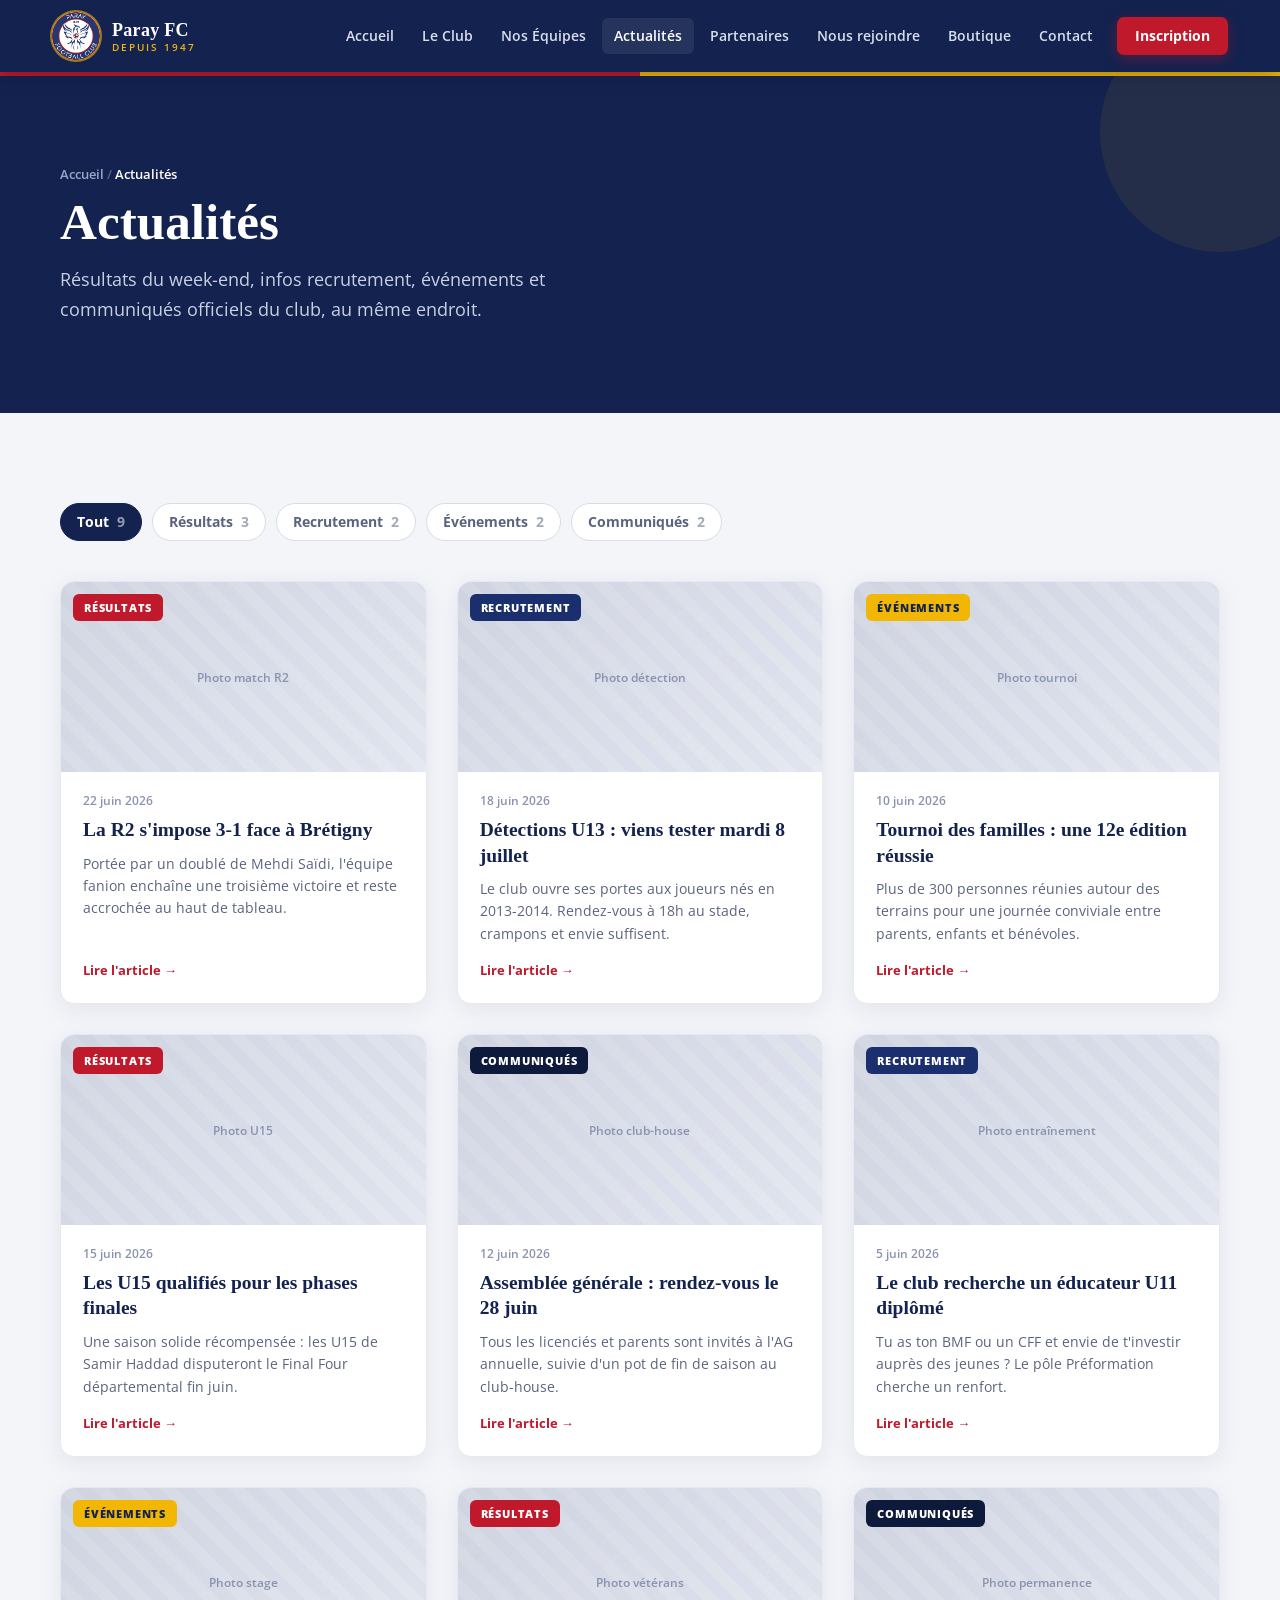
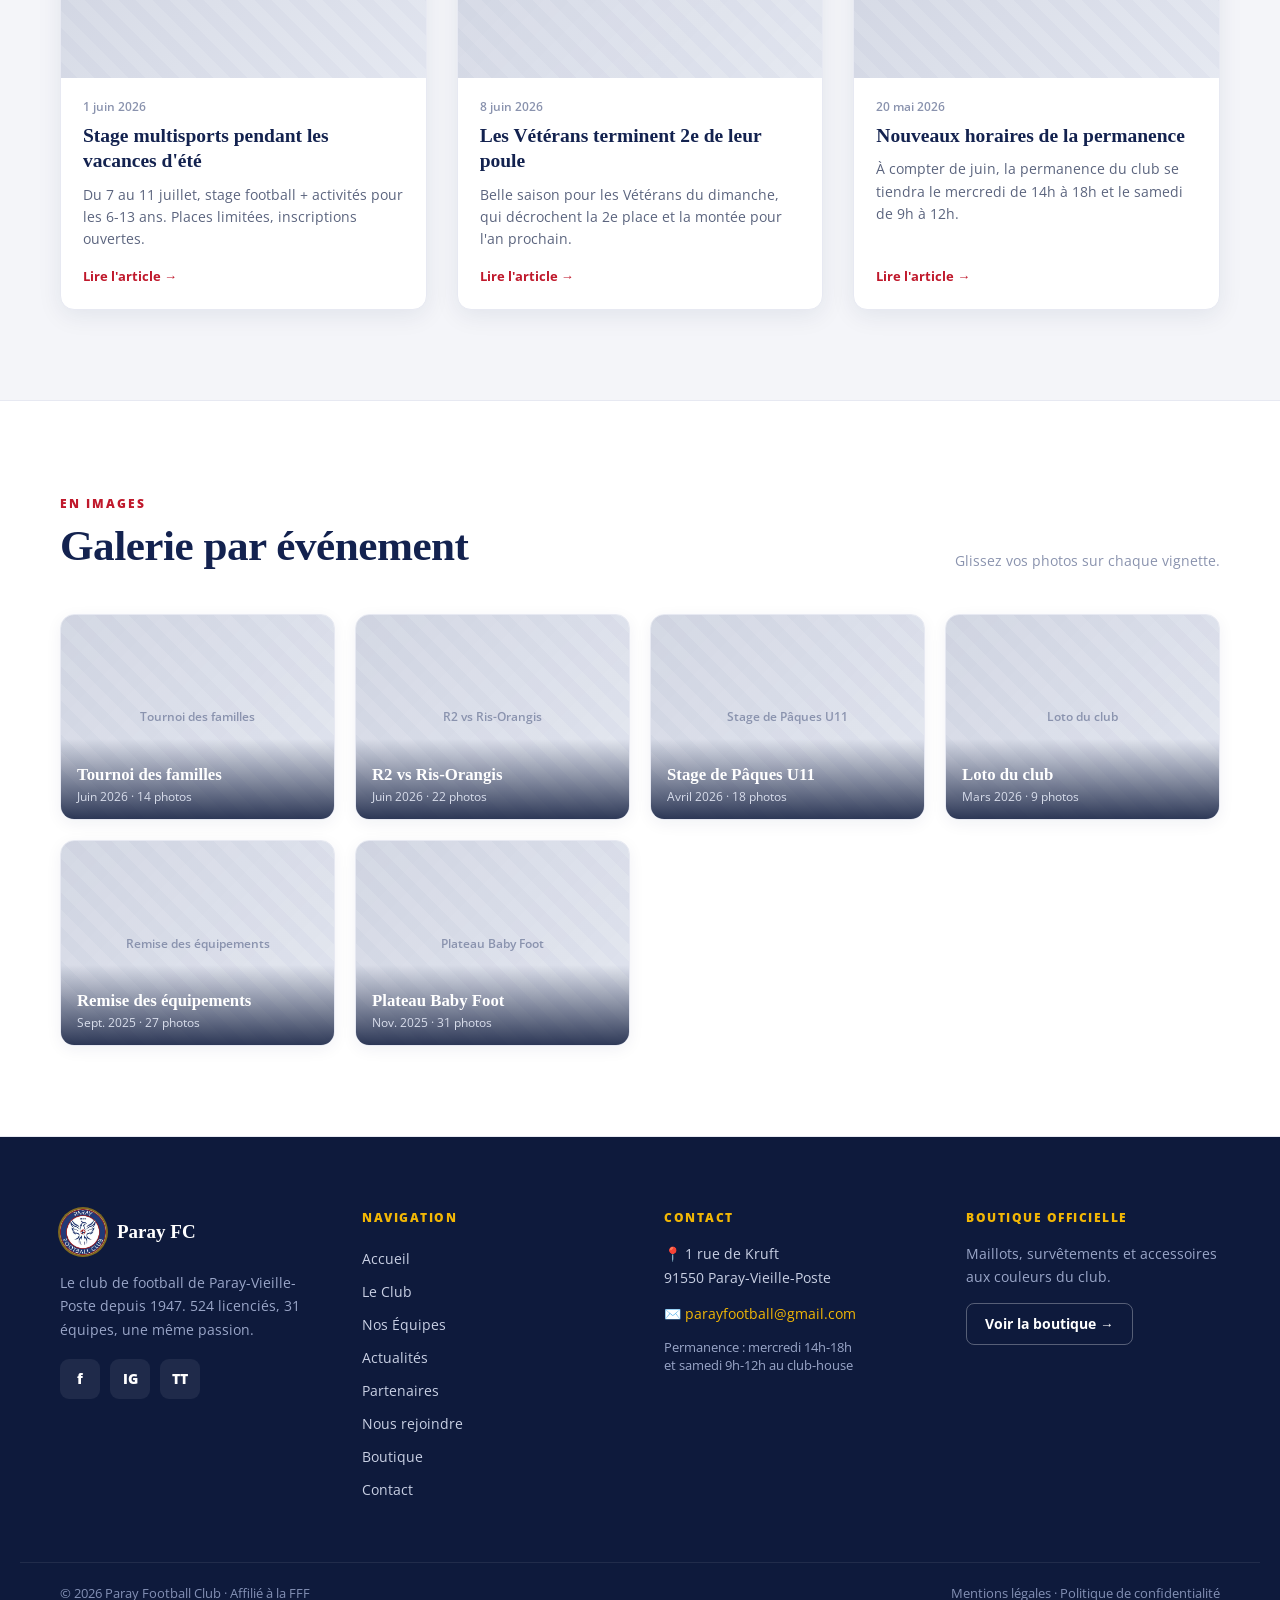
==== commit 985512e4: "Ajout d'un fichier de configuration central (js/config.js) injecté dans header, footer et accueil" ====
--- a/actualites.html
+++ b/actualites.html
@@ -15,10 +15,10 @@
   <header class="site-header">
     <nav class="nav">
       <a href="index.html#accueil" class="nav__logo">
-        <img src="images/logo-paray.webp" alt="Logo Paray FC" class="logo-img">
+        <img src="images/logo-paray.webp" data-config-src="logoUrl" alt="Logo Paray FC" class="logo-img">
         <span class="logo-text">
-          <span class="logo-name">Paray FC</span>
-          <span class="logo-since">DEPUIS 1947</span>
+          <span class="logo-name" data-config="clubName">Paray FC</span>
+          <span class="logo-since" data-config="since">DEPUIS 1947</span>
         </span>
       </a>
       <div class="nav__links">
@@ -178,14 +178,14 @@
     <div class="footer-grid">
       <div class="footer-club">
         <div class="footer-club__top">
-          <img src="images/logo-paray.webp" alt="Logo Paray FC" class="footer-club__logo">
-          <span class="footer-club__name">Paray FC</span>
-        </div>
-        <p class="footer-club__text">Le club de football de Paray-Vieille-Poste depuis 1947. 524 licenciés, 31 équipes, une même passion.</p>
+          <img src="images/logo-paray.webp" data-config-src="logoUrl" alt="Logo Paray FC" class="footer-club__logo">
+          <span class="footer-club__name" data-config="clubName">Paray FC</span>
+        </div>
+        <p class="footer-club__text" data-config="aboutText">Le club de football de Paray-Vieille-Poste depuis 1947. 524 licenciés, 31 équipes, une même passion.</p>
         <div class="social">
-          <a href="#" aria-label="Facebook" class="social__link">f</a>
-          <a href="#" aria-label="Instagram" class="social__link">IG</a>
-          <a href="#" aria-label="WhatsApp" class="social__link">WA</a>
+          <a href="#" data-config-href="social.facebook" aria-label="Facebook" class="social__link">f</a>
+          <a href="#" data-config-href="social.instagram" aria-label="Instagram" class="social__link">IG</a>
+          <a href="#" data-config-href="social.tiktok" aria-label="TikTok" class="social__link">TT</a>
         </div>
       </div>
       <div class="footer-col">
@@ -201,14 +201,15 @@
       </div>
       <div class="footer-col">
         <h4 class="footer-col__title">Contact</h4>
-        <p class="footer-contact">📍 1 rue de Kruft<br>91550 Paray-Vieille-Poste</p>
-        <p class="footer-contact" style="margin-top:12px;">✉️ <a href="mailto:parayfootball@gmail.com">parayfootball@gmail.com</a></p>
+        <p class="footer-contact">📍 <span data-config-html="addressHtml">1 rue de Kruft<br>91550 Paray-Vieille-Poste</span></p>
+        <p class="footer-contact" data-config-show="phone" hidden>📞 <a data-config="phone" data-config-href="telHref" href="#"></a></p>
+        <p class="footer-contact" style="margin-top:12px;">✉️ <a href="mailto:parayfootball@gmail.com" data-config="email" data-config-href="emailHref">parayfootball@gmail.com</a></p>
         <p class="footer-contact--muted">Permanence : mercredi 14h-18h<br>et samedi 9h-12h au club-house</p>
       </div>
       <div class="footer-col footer-shop">
         <h4 class="footer-col__title">Boutique officielle</h4>
         <p>Maillots, survêtements et accessoires aux couleurs du club.</p>
-        <a href="boutique.html" class="footer-shop__btn">Voir la boutique →</a>
+        <a href="boutique.html" data-config-href="shopUrl" class="footer-shop__btn">Voir la boutique →</a>
       </div>
     </div>
     <div class="footer-bottom">
@@ -217,6 +218,7 @@
     </div>
   </footer>
 
+  <script src="js/config.js"></script>
   <script src="js/main.js"></script>
 </body>
 </html>
--- a/css/style.css
+++ b/css/style.css
@@ -4,12 +4,18 @@
    =================================================================== */
 
 :root {
-  --navy:        #13224F;
+  /* Couleurs pilotées par js/config.js (CONFIG.colors).
+     Modifiez-les dans config.js, pas ici. */
+  --primary:     #13224F;
+  --secondary:   #C0192C;
+  --accent:      #F2B705;
+
+  --navy:        var(--primary);
   --navy-dark:   #0E1A3C;
   --navy-text:   #1B2F6E;
   --bg:          #F4F5F9;
-  --red:         #C0192C;
-  --gold:        #F2B705;
+  --red:         var(--secondary);
+  --gold:        var(--accent);
   --white:       #ffffff;
   --grey-text:   #5B647E;
   --grey-soft:   #9AA6C8;
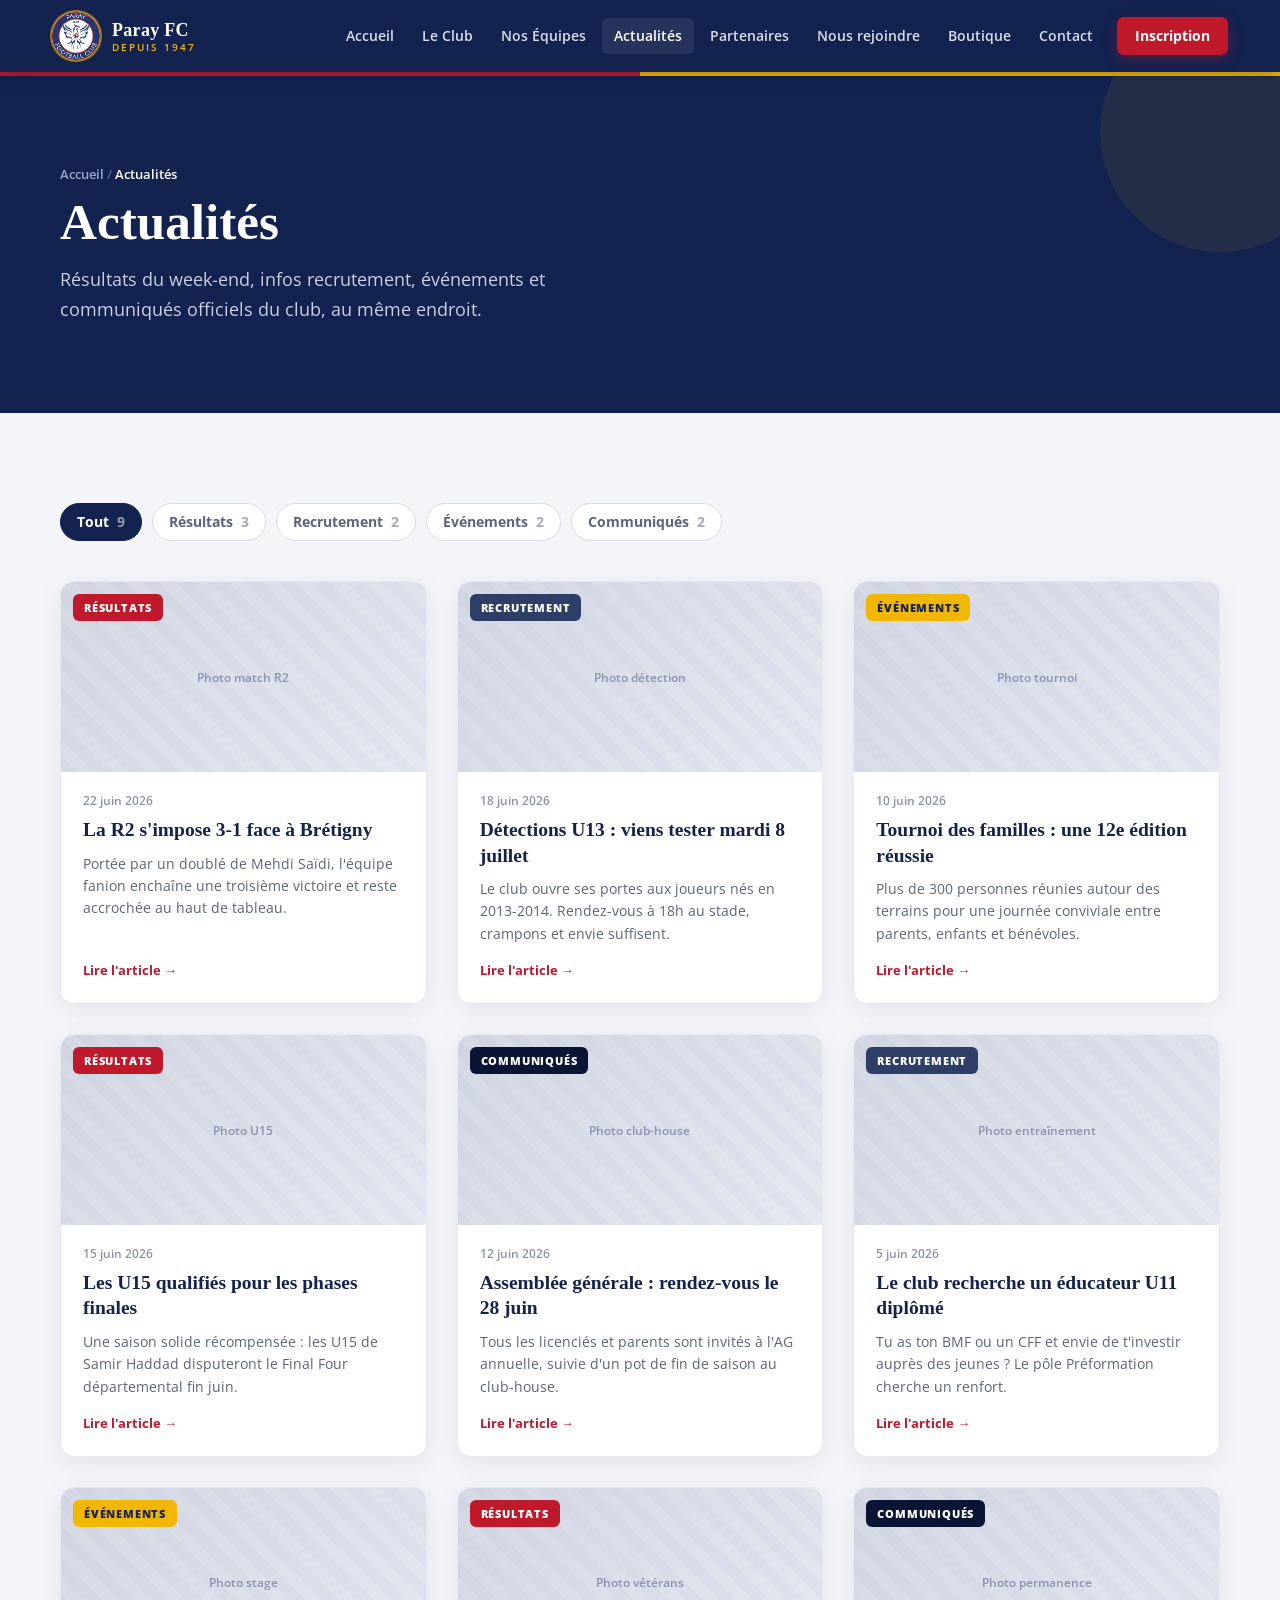
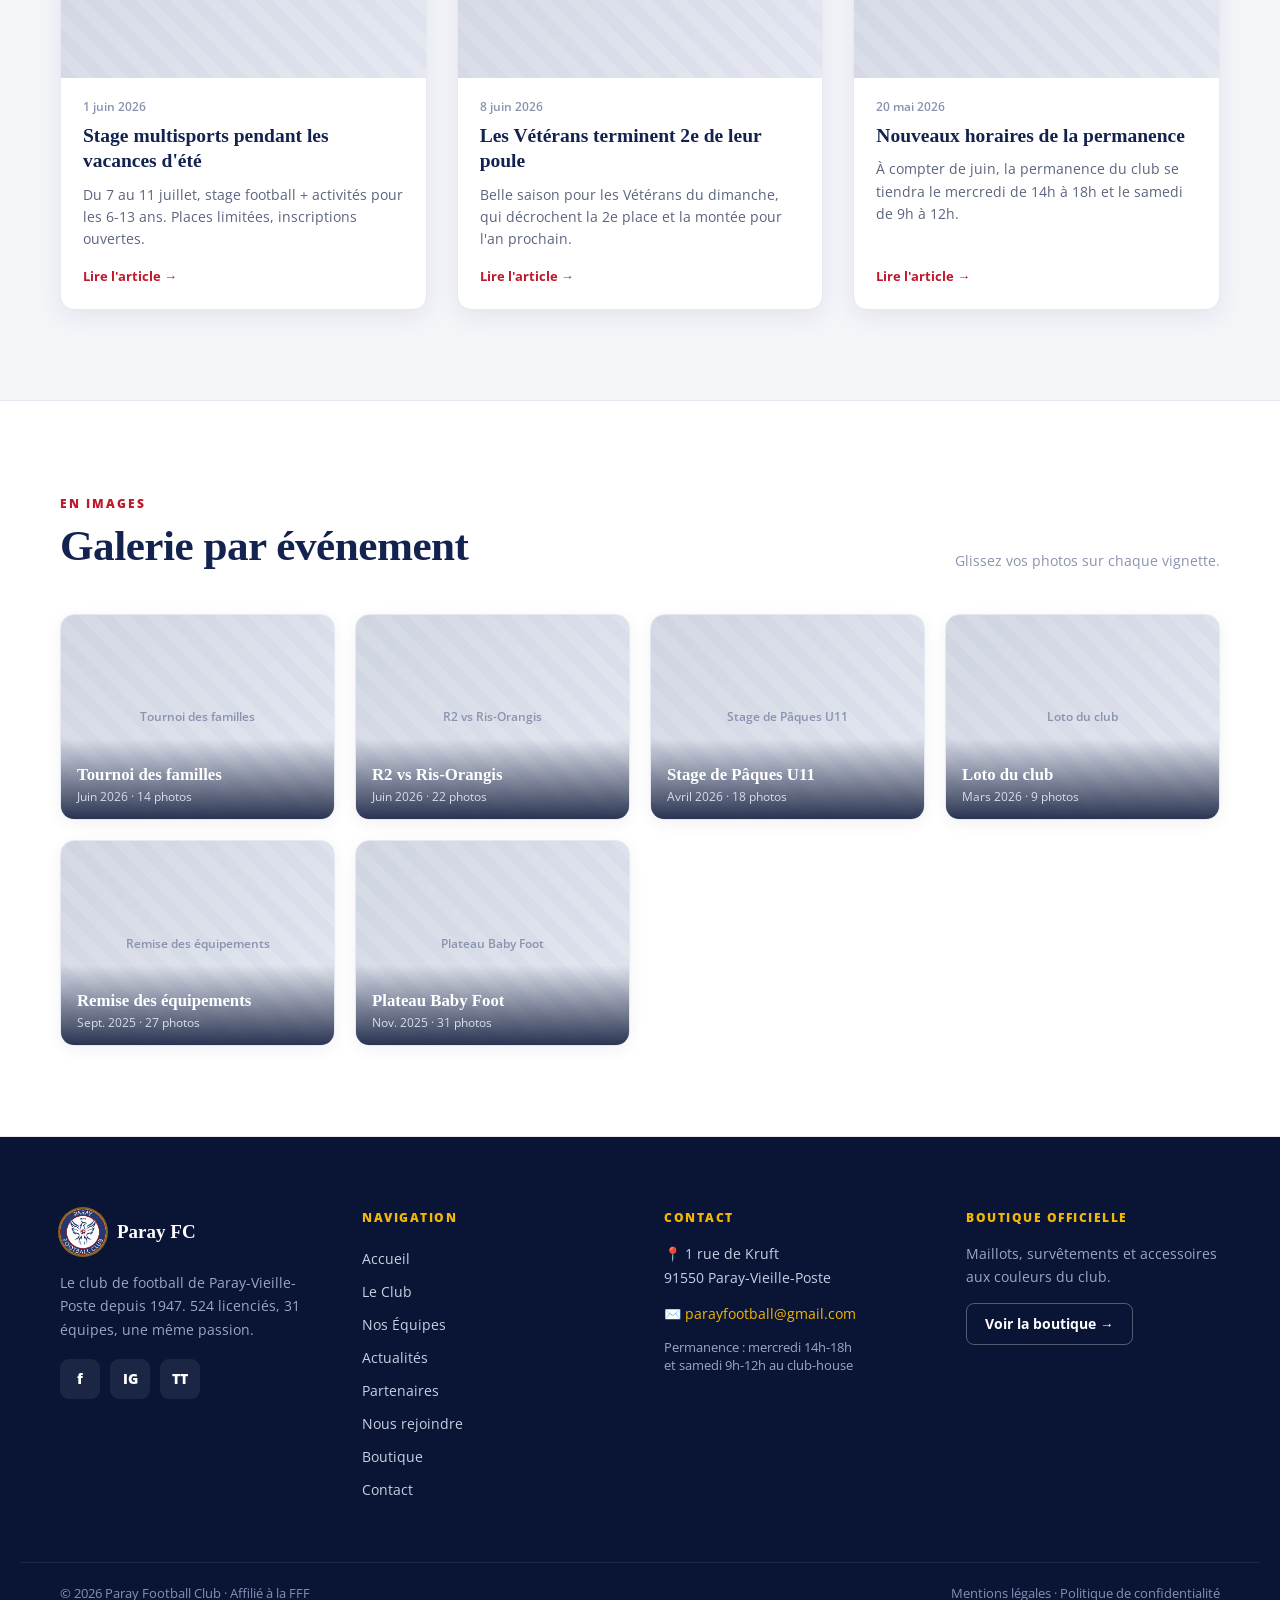
==== commit e33aaa7c: "Theming complet : couleurs de marque basculees sur variables CSS (config.colors recolore tout le sit" ====
--- a/actualites.html
+++ b/actualites.html
@@ -61,16 +61,16 @@
   <!-- ============ FILTRES + ARTICLES ============ -->
   <section class="section">
     <div class="filters">
-      <button class="filter-btn is-active" data-filter="Tout" style="--c:#13224F;--fg:#fff;">Tout <span class="count">9</span></button>
-      <button class="filter-btn" data-filter="Résultats" style="--c:#C0192C;--fg:#fff;">Résultats <span class="count">3</span></button>
-      <button class="filter-btn" data-filter="Recrutement" style="--c:#1B2F6E;--fg:#fff;">Recrutement <span class="count">2</span></button>
-      <button class="filter-btn" data-filter="Événements" style="--c:#F2B705;--fg:#13224F;">Événements <span class="count">2</span></button>
-      <button class="filter-btn" data-filter="Communiqués" style="--c:#0E1A3C;--fg:#fff;">Communiqués <span class="count">2</span></button>
+      <button class="filter-btn is-active" data-filter="Tout" style="--c:var(--primary);--fg:#fff;">Tout <span class="count">9</span></button>
+      <button class="filter-btn" data-filter="Résultats" style="--c:var(--secondary);--fg:#fff;">Résultats <span class="count">3</span></button>
+      <button class="filter-btn" data-filter="Recrutement" style="--c:var(--navy-text);--fg:#fff;">Recrutement <span class="count">2</span></button>
+      <button class="filter-btn" data-filter="Événements" style="--c:var(--accent);--fg:var(--primary);">Événements <span class="count">2</span></button>
+      <button class="filter-btn" data-filter="Communiqués" style="--c:var(--navy-dark);--fg:#fff;">Communiqués <span class="count">2</span></button>
     </div>
 
     <div class="news-grid">
       <a href="#" class="news-card" data-cat="Résultats">
-        <div class="news-card__media"><div class="img-placeholder">Photo match R2</div><span class="news-card__cat" style="background:#C0192C;color:#fff;">RÉSULTATS</span></div>
+        <div class="news-card__media"><div class="img-placeholder">Photo match R2</div><span class="news-card__cat" style="background:var(--secondary);color:#fff;">RÉSULTATS</span></div>
         <div class="news-card__body">
           <span class="news-card__date">22 juin 2026</span>
           <h3 class="news-card__title">La R2 s'impose 3-1 face à Brétigny</h3>
@@ -79,7 +79,7 @@
         </div>
       </a>
       <a href="#" class="news-card" data-cat="Recrutement">
-        <div class="news-card__media"><div class="img-placeholder">Photo détection</div><span class="news-card__cat" style="background:#1B2F6E;color:#fff;">RECRUTEMENT</span></div>
+        <div class="news-card__media"><div class="img-placeholder">Photo détection</div><span class="news-card__cat" style="background:var(--navy-text);color:#fff;">RECRUTEMENT</span></div>
         <div class="news-card__body">
           <span class="news-card__date">18 juin 2026</span>
           <h3 class="news-card__title">Détections U13 : viens tester mardi 8 juillet</h3>
@@ -88,7 +88,7 @@
         </div>
       </a>
       <a href="#" class="news-card" data-cat="Événements">
-        <div class="news-card__media"><div class="img-placeholder">Photo tournoi</div><span class="news-card__cat" style="background:#F2B705;color:#13224F;">ÉVÉNEMENTS</span></div>
+        <div class="news-card__media"><div class="img-placeholder">Photo tournoi</div><span class="news-card__cat" style="background:var(--accent);color:var(--primary);">ÉVÉNEMENTS</span></div>
         <div class="news-card__body">
           <span class="news-card__date">10 juin 2026</span>
           <h3 class="news-card__title">Tournoi des familles : une 12e édition réussie</h3>
@@ -97,7 +97,7 @@
         </div>
       </a>
       <a href="#" class="news-card" data-cat="Résultats">
-        <div class="news-card__media"><div class="img-placeholder">Photo U15</div><span class="news-card__cat" style="background:#C0192C;color:#fff;">RÉSULTATS</span></div>
+        <div class="news-card__media"><div class="img-placeholder">Photo U15</div><span class="news-card__cat" style="background:var(--secondary);color:#fff;">RÉSULTATS</span></div>
         <div class="news-card__body">
           <span class="news-card__date">15 juin 2026</span>
           <h3 class="news-card__title">Les U15 qualifiés pour les phases finales</h3>
@@ -106,7 +106,7 @@
         </div>
       </a>
       <a href="#" class="news-card" data-cat="Communiqués">
-        <div class="news-card__media"><div class="img-placeholder">Photo club-house</div><span class="news-card__cat" style="background:#0E1A3C;color:#fff;">COMMUNIQUÉS</span></div>
+        <div class="news-card__media"><div class="img-placeholder">Photo club-house</div><span class="news-card__cat" style="background:var(--navy-dark);color:#fff;">COMMUNIQUÉS</span></div>
         <div class="news-card__body">
           <span class="news-card__date">12 juin 2026</span>
           <h3 class="news-card__title">Assemblée générale : rendez-vous le 28 juin</h3>
@@ -115,7 +115,7 @@
         </div>
       </a>
       <a href="#" class="news-card" data-cat="Recrutement">
-        <div class="news-card__media"><div class="img-placeholder">Photo entraînement</div><span class="news-card__cat" style="background:#1B2F6E;color:#fff;">RECRUTEMENT</span></div>
+        <div class="news-card__media"><div class="img-placeholder">Photo entraînement</div><span class="news-card__cat" style="background:var(--navy-text);color:#fff;">RECRUTEMENT</span></div>
         <div class="news-card__body">
           <span class="news-card__date">5 juin 2026</span>
           <h3 class="news-card__title">Le club recherche un éducateur U11 diplômé</h3>
@@ -124,7 +124,7 @@
         </div>
       </a>
       <a href="#" class="news-card" data-cat="Événements">
-        <div class="news-card__media"><div class="img-placeholder">Photo stage</div><span class="news-card__cat" style="background:#F2B705;color:#13224F;">ÉVÉNEMENTS</span></div>
+        <div class="news-card__media"><div class="img-placeholder">Photo stage</div><span class="news-card__cat" style="background:var(--accent);color:var(--primary);">ÉVÉNEMENTS</span></div>
         <div class="news-card__body">
           <span class="news-card__date">1 juin 2026</span>
           <h3 class="news-card__title">Stage multisports pendant les vacances d'été</h3>
@@ -133,7 +133,7 @@
         </div>
       </a>
       <a href="#" class="news-card" data-cat="Résultats">
-        <div class="news-card__media"><div class="img-placeholder">Photo vétérans</div><span class="news-card__cat" style="background:#C0192C;color:#fff;">RÉSULTATS</span></div>
+        <div class="news-card__media"><div class="img-placeholder">Photo vétérans</div><span class="news-card__cat" style="background:var(--secondary);color:#fff;">RÉSULTATS</span></div>
         <div class="news-card__body">
           <span class="news-card__date">8 juin 2026</span>
           <h3 class="news-card__title">Les Vétérans terminent 2e de leur poule</h3>
@@ -142,7 +142,7 @@
         </div>
       </a>
       <a href="#" class="news-card" data-cat="Communiqués">
-        <div class="news-card__media"><div class="img-placeholder">Photo permanence</div><span class="news-card__cat" style="background:#0E1A3C;color:#fff;">COMMUNIQUÉS</span></div>
+        <div class="news-card__media"><div class="img-placeholder">Photo permanence</div><span class="news-card__cat" style="background:var(--navy-dark);color:#fff;">COMMUNIQUÉS</span></div>
         <div class="news-card__body">
           <span class="news-card__date">20 mai 2026</span>
           <h3 class="news-card__title">Nouveaux horaires de la permanence</h3>
--- a/css/style.css
+++ b/css/style.css
@@ -11,8 +11,9 @@
   --accent:      #F2B705;
 
   --navy:        var(--primary);
-  --navy-dark:   #0E1A3C;
-  --navy-text:   #1B2F6E;
+  /* Nuances dérivées du primary : suivent automatiquement la couleur du club */
+  --navy-dark:   color-mix(in oklab, var(--primary), #000 22%);
+  --navy-text:   color-mix(in oklab, var(--primary), #fff 14%);
   --bg:          #F4F5F9;
   --red:         var(--secondary);
   --gold:        var(--accent);
@@ -57,7 +58,7 @@
 .img-placeholder {
   position: absolute; inset: 0; width: 100%; height: 100%;
   background:
-    linear-gradient(135deg, rgba(19,34,79,.12), rgba(19,34,79,.04)),
+    linear-gradient(135deg, rgb(from var(--primary) r g b / .12), rgb(from var(--primary) r g b / .04)),
     repeating-linear-gradient(45deg, #e9ecf5 0 12px, #eef1f8 12px 24px);
   display: flex; align-items: center; justify-content: center; text-align: center;
   color: #8A93AE; font-size: 12px; font-weight: 600; padding: 12px;
@@ -72,7 +73,7 @@
   font-size: 16px; font-weight: 700; padding: 15px 28px;
   border-radius: 9px; border: none; cursor: pointer; transition: all .15s;
 }
-.btn--primary { background: var(--red); color: var(--white); box-shadow: 0 10px 30px rgba(192,25,44,.45); }
+.btn--primary { background: var(--red); color: var(--white); box-shadow: 0 10px 30px rgb(from var(--secondary) r g b / .45); }
 .btn--primary:hover { transform: translateY(-2px); }
 .btn--ghost {
   background: rgba(255,255,255,.1); backdrop-filter: blur(4px);
@@ -97,7 +98,7 @@
 .logo-img {
   width: 48px; height: 48px; border-radius: 50%; flex: none;
   background: var(--white); object-fit: cover;
-  box-shadow: 0 0 0 2px rgba(242,183,5,.6);
+  box-shadow: 0 0 0 2px rgb(from var(--accent) r g b / .6);
 }
 .logo-text { display: flex; flex-direction: column; line-height: 1; flex: none; }
 .logo-name {
@@ -118,7 +119,7 @@
 .nav__cta {
   margin-left: 8px; background: var(--red); color: var(--white);
   font-size: 13.5px; font-weight: 700; padding: 10px 18px; border-radius: 7px;
-  box-shadow: 0 4px 14px rgba(192,25,44,.35); transition: background .15s;
+  box-shadow: 0 4px 14px rgb(from var(--secondary) r g b / .35); transition: background .15s;
 }
 .nav__cta:hover { background: #a81423; }
 
@@ -163,7 +164,7 @@
 }
 .hero__overlay {
   position: absolute; inset: 0;
-  background: linear-gradient(180deg, rgba(19,34,79,.55) 0%, rgba(19,34,79,.45) 35%, rgba(11,20,52,.92) 100%);
+  background: linear-gradient(180deg, rgb(from var(--primary) r g b / .55) 0%, rgb(from var(--primary) r g b / .45) 35%, rgb(from var(--navy-dark) r g b / .92) 100%);
 }
 .hero__stripe {
   position: absolute; top: 0; left: 0; right: 0; height: 4px; z-index: 2;
@@ -175,7 +176,7 @@
 }
 .badge {
   display: inline-flex; align-items: center; gap: 8px;
-  background: rgba(242,183,5,.16); border: 1px solid rgba(242,183,5,.5);
+  background: rgb(from var(--accent) r g b / .16); border: 1px solid rgb(from var(--accent) r g b / .5);
   color: var(--gold); font-size: 12px; font-weight: 700; letter-spacing: 1.5px;
   padding: 7px 14px; border-radius: 30px;
 }
@@ -244,10 +245,10 @@
 .news-grid { display: grid; grid-template-columns: repeat(auto-fit, minmax(290px, 1fr)); gap: clamp(20px, 3vw, 30px); }
 .news-card {
   display: flex; flex-direction: column; background: var(--white);
-  border-radius: 14px; overflow: hidden; box-shadow: 0 6px 24px rgba(19,34,79,.08);
+  border-radius: 14px; overflow: hidden; box-shadow: 0 6px 24px rgb(from var(--primary) r g b / .08);
   border: 1px solid var(--border); transition: transform .18s, box-shadow .18s;
 }
-.news-card:hover { transform: translateY(-5px); box-shadow: 0 16px 40px rgba(19,34,79,.16); }
+.news-card:hover { transform: translateY(-5px); box-shadow: 0 16px 40px rgb(from var(--primary) r g b / .16); }
 .news-card__media { position: relative; height: 190px; }
 .news-card__cat {
   position: absolute; top: 12px; left: 12px; z-index: 2; color: var(--white);
@@ -266,7 +267,7 @@
   border-radius: 14px; overflow: hidden; border: 1px solid var(--border);
   border-top: 5px solid var(--navy); transition: transform .18s, box-shadow .18s;
 }
-.pole-card:hover { transform: translateY(-5px); box-shadow: 0 16px 40px rgba(19,34,79,.12); }
+.pole-card:hover { transform: translateY(-5px); box-shadow: 0 16px 40px rgb(from var(--primary) r g b / .12); }
 .pole-card__media { position: relative; height: 150px; }
 .pole-card__body { padding: 18px 20px 22px; }
 .pole-range { display: inline-block; font-size: 11px; font-weight: 800; letter-spacing: 1px; color: var(--white); padding: 4px 10px; border-radius: 5px; }
@@ -283,7 +284,7 @@
 .partner-logo {
   display: flex; align-items: center; justify-content: center; text-align: center;
   padding: 16px; background: var(--white); border: 1px solid var(--border);
-  border-radius: 12px; box-shadow: 0 3px 14px rgba(19,34,79,.05);
+  border-radius: 12px; box-shadow: 0 3px 14px rgb(from var(--primary) r g b / .05);
 }
 .partner-logo span { font-family: Cambria, Georgia, serif; font-weight: 700; color: var(--navy-text); line-height: 1.25; }
 
@@ -300,8 +301,8 @@
 .cta-card--join { background: var(--navy); color: var(--white); }
 .cta-card--partner { background: var(--white); border: 1px solid var(--border); }
 .cta-card__deco { position: absolute; top: -40px; right: -40px; width: 160px; height: 160px; border-radius: 50%; }
-.cta-card__deco--gold { background: rgba(242,183,5,.12); }
-.cta-card__deco--red { background: rgba(192,25,44,.07); }
+.cta-card__deco--gold { background: rgb(from var(--accent) r g b / .12); }
+.cta-card__deco--red { background: rgb(from var(--secondary) r g b / .07); }
 .cta-card h3 { font-family: Cambria, Georgia, serif; font-weight: 700; font-size: clamp(1.5rem, 3.5vw, 2rem); margin-top: 10px; line-height: 1.15; }
 .cta-card--partner h3 { color: var(--navy); }
 .cta-card p { font-size: 15px; line-height: 1.6; margin-top: 12px; max-width: 38ch; }
@@ -309,7 +310,7 @@
 .cta-card--partner p { color: var(--grey-text); }
 .cta-card .eyebrow--gold { color: var(--gold); }
 .cta-card__btn { display: inline-flex; margin-top: 22px; color: var(--white); font-size: 15px; font-weight: 700; padding: 14px 26px; border-radius: 9px; }
-.cta-card__btn--red { background: var(--red); box-shadow: 0 8px 24px rgba(192,25,44,.4); }
+.cta-card__btn--red { background: var(--red); box-shadow: 0 8px 24px rgb(from var(--secondary) r g b / .4); }
 .cta-card__btn--navy { background: var(--navy); }
 
 /* ===================================================================
@@ -322,7 +323,7 @@
   display: grid; grid-template-columns: repeat(auto-fit, minmax(200px, 1fr)); gap: clamp(28px, 4vw, 48px);
 }
 .footer-club__top { display: flex; align-items: center; gap: 11px; }
-.footer-club__logo { width: 46px; height: 46px; border-radius: 50%; background: var(--white); object-fit: cover; box-shadow: 0 0 0 2px rgba(242,183,5,.5); }
+.footer-club__logo { width: 46px; height: 46px; border-radius: 50%; background: var(--white); object-fit: cover; box-shadow: 0 0 0 2px rgb(from var(--accent) r g b / .5); }
 .footer-club__name { font-family: Cambria, Georgia, serif; font-weight: 700; font-size: 19px; color: var(--white); }
 .footer-club__text { font-size: 14px; line-height: 1.65; margin-top: 16px; max-width: 30ch; color: var(--grey-soft); }
 .social { display: flex; gap: 10px; margin-top: 18px; }
@@ -359,7 +360,7 @@
 .page-body { max-width: var(--maxw); margin: 0 auto; padding: clamp(48px, 7vw, 80px) clamp(20px, 5vw, 40px); }
 .soon-card {
   background: var(--white); border: 1px solid var(--border); border-radius: 16px;
-  padding: clamp(28px, 5vw, 48px); text-align: center; box-shadow: 0 6px 24px rgba(19,34,79,.08);
+  padding: clamp(28px, 5vw, 48px); text-align: center; box-shadow: 0 6px 24px rgb(from var(--primary) r g b / .08);
 }
 .soon-card h2 { font-family: Cambria, Georgia, serif; font-weight: 700; font-size: clamp(1.4rem, 3vw, 2rem); color: var(--navy); }
 .soon-card p { font-size: 15px; color: var(--grey-text); line-height: 1.6; margin-top: 12px; max-width: 50ch; margin-left: auto; margin-right: auto; }
@@ -375,7 +376,7 @@
 }
 .page-hero::after {
   content: ""; position: absolute; top: -60px; right: -60px;
-  width: 240px; height: 240px; border-radius: 50%; background: rgba(242,183,5,.08);
+  width: 240px; height: 240px; border-radius: 50%; background: rgb(from var(--accent) r g b / .08);
 }
 .page-hero__inner { position: relative; z-index: 2; }
 .breadcrumb { font-size: 13px; color: var(--grey-soft); font-weight: 600; }
@@ -405,7 +406,7 @@
    =================================================================== */
 .club-grid { display: grid; grid-template-columns: repeat(auto-fit, minmax(300px, 1fr)); gap: clamp(32px, 5vw, 60px); align-items: start; }
 .club-intro p { font-size: 15.5px; color: var(--grey-text); line-height: 1.7; margin-top: 16px; }
-.club-photo { position: relative; margin-top: 24px; border-radius: 16px; overflow: hidden; aspect-ratio: 4/3; border: 1px solid var(--border); box-shadow: 0 8px 30px rgba(19,34,79,.1); }
+.club-photo { position: relative; margin-top: 24px; border-radius: 16px; overflow: hidden; aspect-ratio: 4/3; border: 1px solid var(--border); box-shadow: 0 8px 30px rgb(from var(--primary) r g b / .1); }
 
 .timeline { padding-top: 6px; }
 .timeline__item { position: relative; padding-left: 30px; padding-bottom: 26px; border-left: 2px solid #E0E3EE; margin-left: 7px; }
@@ -427,7 +428,7 @@
 .palmares-stat__num { font-family: Cambria, Georgia, serif; font-weight: 700; font-size: 2rem; display: block; line-height: 1; }
 .palmares-stat__label { font-size: 12px; margin-top: 6px; display: block; }
 .palmares-list { display: flex; flex-direction: column; gap: 12px; }
-.palmares-item { display: flex; align-items: center; gap: 16px; background: #fff; border: 1px solid var(--border); border-radius: 12px; padding: 16px 20px; box-shadow: 0 3px 14px rgba(19,34,79,.05); }
+.palmares-item { display: flex; align-items: center; gap: 16px; background: #fff; border: 1px solid var(--border); border-radius: 12px; padding: 16px 20px; box-shadow: 0 3px 14px rgb(from var(--primary) r g b / .05); }
 .palmares-item__year { font-family: Cambria, Georgia, serif; font-weight: 700; font-size: 1.3rem; color: var(--red); flex: none; width: 64px; }
 .palmares-item__sep { width: 1px; height: 34px; background: var(--border); flex: none; }
 .palmares-item h3 { font-size: 15px; font-weight: 700; color: var(--navy); line-height: 1.25; }
@@ -457,10 +458,10 @@
 .pole-header__count { font-size: 12.5px; font-weight: 800; letter-spacing: .5px; padding: 8px 15px; border-radius: 30px; }
 
 .teams-grid { display: grid; grid-template-columns: repeat(auto-fill, minmax(220px, 1fr)); gap: clamp(16px, 2.4vw, 24px); }
-.team-card { display: flex; flex-direction: column; background: #fff; border-radius: 14px; overflow: hidden; box-shadow: 0 5px 20px rgba(19,34,79,.07); border: 1px solid var(--border); border-top: 5px solid var(--navy); transition: transform .16s, box-shadow .16s; }
-.team-card:hover { transform: translateY(-4px); box-shadow: 0 16px 38px rgba(19,34,79,.15); }
+.team-card { display: flex; flex-direction: column; background: #fff; border-radius: 14px; overflow: hidden; box-shadow: 0 5px 20px rgb(from var(--primary) r g b / .07); border: 1px solid var(--border); border-top: 5px solid var(--navy); transition: transform .16s, box-shadow .16s; }
+.team-card:hover { transform: translateY(-4px); box-shadow: 0 16px 38px rgb(from var(--primary) r g b / .15); }
 .team-card__media { position: relative; aspect-ratio: 4/3; background: #EEF0F6; }
-.team-level { position: absolute; bottom: 10px; left: 10px; z-index: 2; background: rgba(14,26,60,.82); color: #fff; font-size: 11px; font-weight: 700; letter-spacing: .4px; padding: 5px 10px; border-radius: 6px; backdrop-filter: blur(2px); }
+.team-level { position: absolute; bottom: 10px; left: 10px; z-index: 2; background: rgb(from var(--navy-dark) r g b / .82); color: #fff; font-size: 11px; font-weight: 700; letter-spacing: .4px; padding: 5px 10px; border-radius: 6px; backdrop-filter: blur(2px); }
 .team-card__body { padding: 16px 18px 20px; display: flex; flex-direction: column; flex: 1; }
 .team-name { font-family: Cambria, Georgia, serif; font-weight: 700; font-size: 1.3rem; color: var(--navy); line-height: 1; }
 .team-born { font-size: 12.5px; color: #8A93AE; font-weight: 600; margin-top: 5px; }
@@ -472,7 +473,7 @@
 
 /* Bandeau CTA arrondi (bas de page Équipes / autres) */
 .cta-band { position: relative; overflow: hidden; background: var(--navy); border-radius: 18px; padding: clamp(30px, 5vw, 48px); text-align: center; color: #fff; margin-top: clamp(20px, 3vw, 32px); }
-.cta-band__deco { position: absolute; top: -50px; right: -50px; width: 180px; height: 180px; border-radius: 50%; background: rgba(242,183,5,.1); }
+.cta-band__deco { position: absolute; top: -50px; right: -50px; width: 180px; height: 180px; border-radius: 50%; background: rgb(from var(--accent) r g b / .1); }
 .cta-band .eyebrow { color: var(--gold); }
 .cta-band h3 { font-family: Cambria, Georgia, serif; font-weight: 700; font-size: clamp(1.5rem, 3.5vw, 2.1rem); margin-top: 10px; }
 .cta-band p { font-size: 15px; color: #C9D0E4; line-height: 1.6; margin: 12px auto 0; max-width: 46ch; }
@@ -482,7 +483,7 @@
    ÉLÉMENTS PARTAGÉS — Hero actions, grilles, formulaires, info-cards
    =================================================================== */
 .page-hero__actions { display: flex; flex-wrap: wrap; gap: 14px; margin-top: 28px; }
-.btn--gold { background: var(--gold); color: var(--navy); box-shadow: 0 8px 24px rgba(242,183,5,.4); }
+.btn--gold { background: var(--gold); color: var(--navy); box-shadow: 0 8px 24px rgb(from var(--accent) r g b / .4); }
 .btn--gold:hover { transform: translateY(-2px); }
 
 .split-grid { display: grid; grid-template-columns: repeat(auto-fit, minmax(300px, 1fr)); gap: clamp(28px, 4vw, 52px); align-items: start; }
@@ -499,7 +500,7 @@
 .info-item__desc { display: block; font-size: 12.5px; color: #8A93AE; line-height: 1.5; margin-top: 4px; }
 
 /* Formulaires */
-.form-card { background: #fff; border: 1px solid var(--border); border-radius: 18px; padding: clamp(24px, 3vw, 36px); box-shadow: 0 10px 34px rgba(19,34,79,.08); }
+.form-card { background: #fff; border: 1px solid var(--border); border-radius: 18px; padding: clamp(24px, 3vw, 36px); box-shadow: 0 10px 34px rgb(from var(--primary) r g b / .08); }
 .form-card h3 { font-family: Cambria, Georgia, serif; font-weight: 700; font-size: 1.4rem; color: var(--navy); margin-bottom: 20px; }
 .form-row { display: grid; grid-template-columns: 1fr 1fr; gap: 14px; }
 .field { display: flex; flex-direction: column; gap: 6px; font-size: 12.5px; font-weight: 700; color: #3F4861; }
@@ -509,7 +510,7 @@
 .field input, .field select, .field textarea { border: 1.5px solid #DDE1EC; border-radius: 9px; padding: 12px 13px; font-size: 14px; color: var(--navy); outline: none; font-family: inherit; background: #fff; }
 .field textarea { resize: vertical; }
 .field input:focus, .field select:focus, .field textarea:focus { border-color: var(--navy-text); }
-.form-submit { width: 100%; margin-top: 20px; background: var(--red); color: #fff; font-size: 15px; font-weight: 700; padding: 15px; border: none; border-radius: 10px; box-shadow: 0 8px 22px rgba(192,25,44,.35); cursor: pointer; transition: transform .15s; }
+.form-submit { width: 100%; margin-top: 20px; background: var(--red); color: #fff; font-size: 15px; font-weight: 700; padding: 15px; border: none; border-radius: 10px; box-shadow: 0 8px 22px rgb(from var(--secondary) r g b / .35); cursor: pointer; transition: transform .15s; }
 .form-submit:hover { transform: translateY(-2px); }
 .form-note { font-size: 11.5px; color: var(--grey-soft); text-align: center; margin-top: 12px; }
 .form-success { text-align: center; padding: 36px 10px; }
@@ -527,8 +528,8 @@
 .filter-btn.is-active { background: var(--c); border-color: var(--c); color: var(--fg); }
 
 .gallery-grid { display: grid; grid-template-columns: repeat(auto-fill, minmax(240px, 1fr)); gap: clamp(14px, 2vw, 20px); }
-.gallery-item { position: relative; border-radius: 14px; overflow: hidden; aspect-ratio: 4/3; border: 1px solid var(--border); box-shadow: 0 4px 16px rgba(19,34,79,.06); }
-.gallery-item__cap { position: absolute; left: 0; right: 0; bottom: 0; padding: 26px 16px 14px; background: linear-gradient(180deg, transparent, rgba(14,26,60,.85)); pointer-events: none; }
+.gallery-item { position: relative; border-radius: 14px; overflow: hidden; aspect-ratio: 4/3; border: 1px solid var(--border); box-shadow: 0 4px 16px rgb(from var(--primary) r g b / .06); }
+.gallery-item__cap { position: absolute; left: 0; right: 0; bottom: 0; padding: 26px 16px 14px; background: linear-gradient(180deg, transparent, rgb(from var(--navy-dark) r g b / .85)); pointer-events: none; }
 .gallery-item__title { display: block; font-family: Cambria, Georgia, serif; font-weight: 700; font-size: 1.05rem; color: #fff; line-height: 1.2; }
 .gallery-item__meta { display: block; font-size: 12px; color: #D9DEEC; margin-top: 3px; }
 
@@ -536,7 +537,7 @@
    PAGE PARTENAIRES — packs
    =================================================================== */
 .packs-grid { display: grid; grid-template-columns: repeat(auto-fit, minmax(240px, 1fr)); gap: clamp(18px, 2.4vw, 24px); }
-.pack-card { position: relative; display: flex; flex-direction: column; background: #fff; border: 1px solid var(--border); border-top: 6px solid var(--navy); border-radius: 16px; padding: 28px 24px; box-shadow: 0 6px 22px rgba(19,34,79,.07); }
+.pack-card { position: relative; display: flex; flex-direction: column; background: #fff; border: 1px solid var(--border); border-top: 6px solid var(--navy); border-radius: 16px; padding: 28px 24px; box-shadow: 0 6px 22px rgb(from var(--primary) r g b / .07); }
 .pack-badge { position: absolute; top: 18px; right: 18px; font-size: 10.5px; font-weight: 800; letter-spacing: .5px; padding: 4px 10px; border-radius: 20px; }
 .pack-name { display: inline-flex; align-self: flex-start; align-items: center; gap: 8px; font-family: Cambria, Georgia, serif; font-weight: 700; font-size: 1.4rem; color: var(--navy); }
 .pack-chip { width: 14px; height: 14px; border-radius: 50%; }
@@ -577,7 +578,7 @@
 
 .socials-list { display: flex; flex-direction: column; gap: 12px; margin-top: 14px; }
 .social-row { display: flex; align-items: center; gap: 14px; background: #fff; border: 1px solid var(--border); border-radius: 12px; padding: 14px 16px; transition: transform .15s, box-shadow .15s; }
-.social-row:hover { transform: translateX(3px); box-shadow: 0 8px 22px rgba(19,34,79,.1); }
+.social-row:hover { transform: translateX(3px); box-shadow: 0 8px 22px rgb(from var(--primary) r g b / .1); }
 .social-row__icon { display: grid; place-items: center; width: 42px; height: 42px; border-radius: 11px; color: #fff; font-weight: 800; font-size: 14px; flex: none; }
 .social-row__name { display: block; font-size: 14.5px; font-weight: 700; color: var(--navy); }
 .social-row__handle { display: block; font-size: 12.5px; color: #8A93AE; }
@@ -586,15 +587,15 @@
 /* ===================================================================
    PAGE CONTACT — carte
    =================================================================== */
-.map-frame { margin-top: 22px; border-radius: 16px; overflow: hidden; border: 1px solid var(--border); box-shadow: 0 8px 26px rgba(19,34,79,.1); height: 300px; }
+.map-frame { margin-top: 22px; border-radius: 16px; overflow: hidden; border: 1px solid var(--border); box-shadow: 0 8px 26px rgb(from var(--primary) r g b / .1); height: 300px; }
 .map-frame iframe { width: 100%; height: 100%; border: 0; display: block; }
 
 /* ===================================================================
    PAGE BOUTIQUE
    =================================================================== */
 .shop-grid { display: grid; grid-template-columns: repeat(auto-fill, minmax(230px, 1fr)); gap: clamp(18px, 2.4vw, 26px); }
-.product-card { display: flex; flex-direction: column; background: #fff; border: 1px solid var(--border); border-radius: 14px; overflow: hidden; box-shadow: 0 5px 20px rgba(19,34,79,.06); transition: transform .16s, box-shadow .16s; }
-.product-card:hover { transform: translateY(-4px); box-shadow: 0 16px 38px rgba(19,34,79,.14); }
+.product-card { display: flex; flex-direction: column; background: #fff; border: 1px solid var(--border); border-radius: 14px; overflow: hidden; box-shadow: 0 5px 20px rgb(from var(--primary) r g b / .06); transition: transform .16s, box-shadow .16s; }
+.product-card:hover { transform: translateY(-4px); box-shadow: 0 16px 38px rgb(from var(--primary) r g b / .14); }
 .product-card__media { position: relative; aspect-ratio: 1/1; background: #EEF0F6; }
 .product-tag { position: absolute; top: 12px; left: 12px; z-index: 2; background: var(--red); color: #fff; font-size: 10.5px; font-weight: 800; letter-spacing: .6px; padding: 5px 10px; border-radius: 6px; }
 .product-card__body { padding: 16px 18px 20px; display: flex; flex-direction: column; flex: 1; }
@@ -606,7 +607,7 @@
 .product-btn:hover { border-color: var(--navy-text); background: #F8F9FC; }
 
 .skita-band { position: relative; overflow: hidden; background: var(--navy); border-radius: 20px; padding: clamp(30px, 5vw, 56px); display: grid; grid-template-columns: repeat(auto-fit, minmax(260px, 1fr)); gap: clamp(28px, 4vw, 48px); align-items: center; }
-.skita-band__deco { position: absolute; top: -50px; right: -50px; width: 200px; height: 200px; border-radius: 50%; background: rgba(242,183,5,.1); }
+.skita-band__deco { position: absolute; top: -50px; right: -50px; width: 200px; height: 200px; border-radius: 50%; background: rgb(from var(--accent) r g b / .1); }
 .skita-txt { position: relative; z-index: 2; }
 .skita-txt h2 { font-family: Cambria, Georgia, serif; font-weight: 700; font-size: clamp(1.6rem, 3.5vw, 2.3rem); color: #fff; margin-top: 10px; line-height: 1.15; }
 .skita-txt p { font-size: 15px; color: #C9D0E4; line-height: 1.65; margin-top: 14px; max-width: 44ch; }
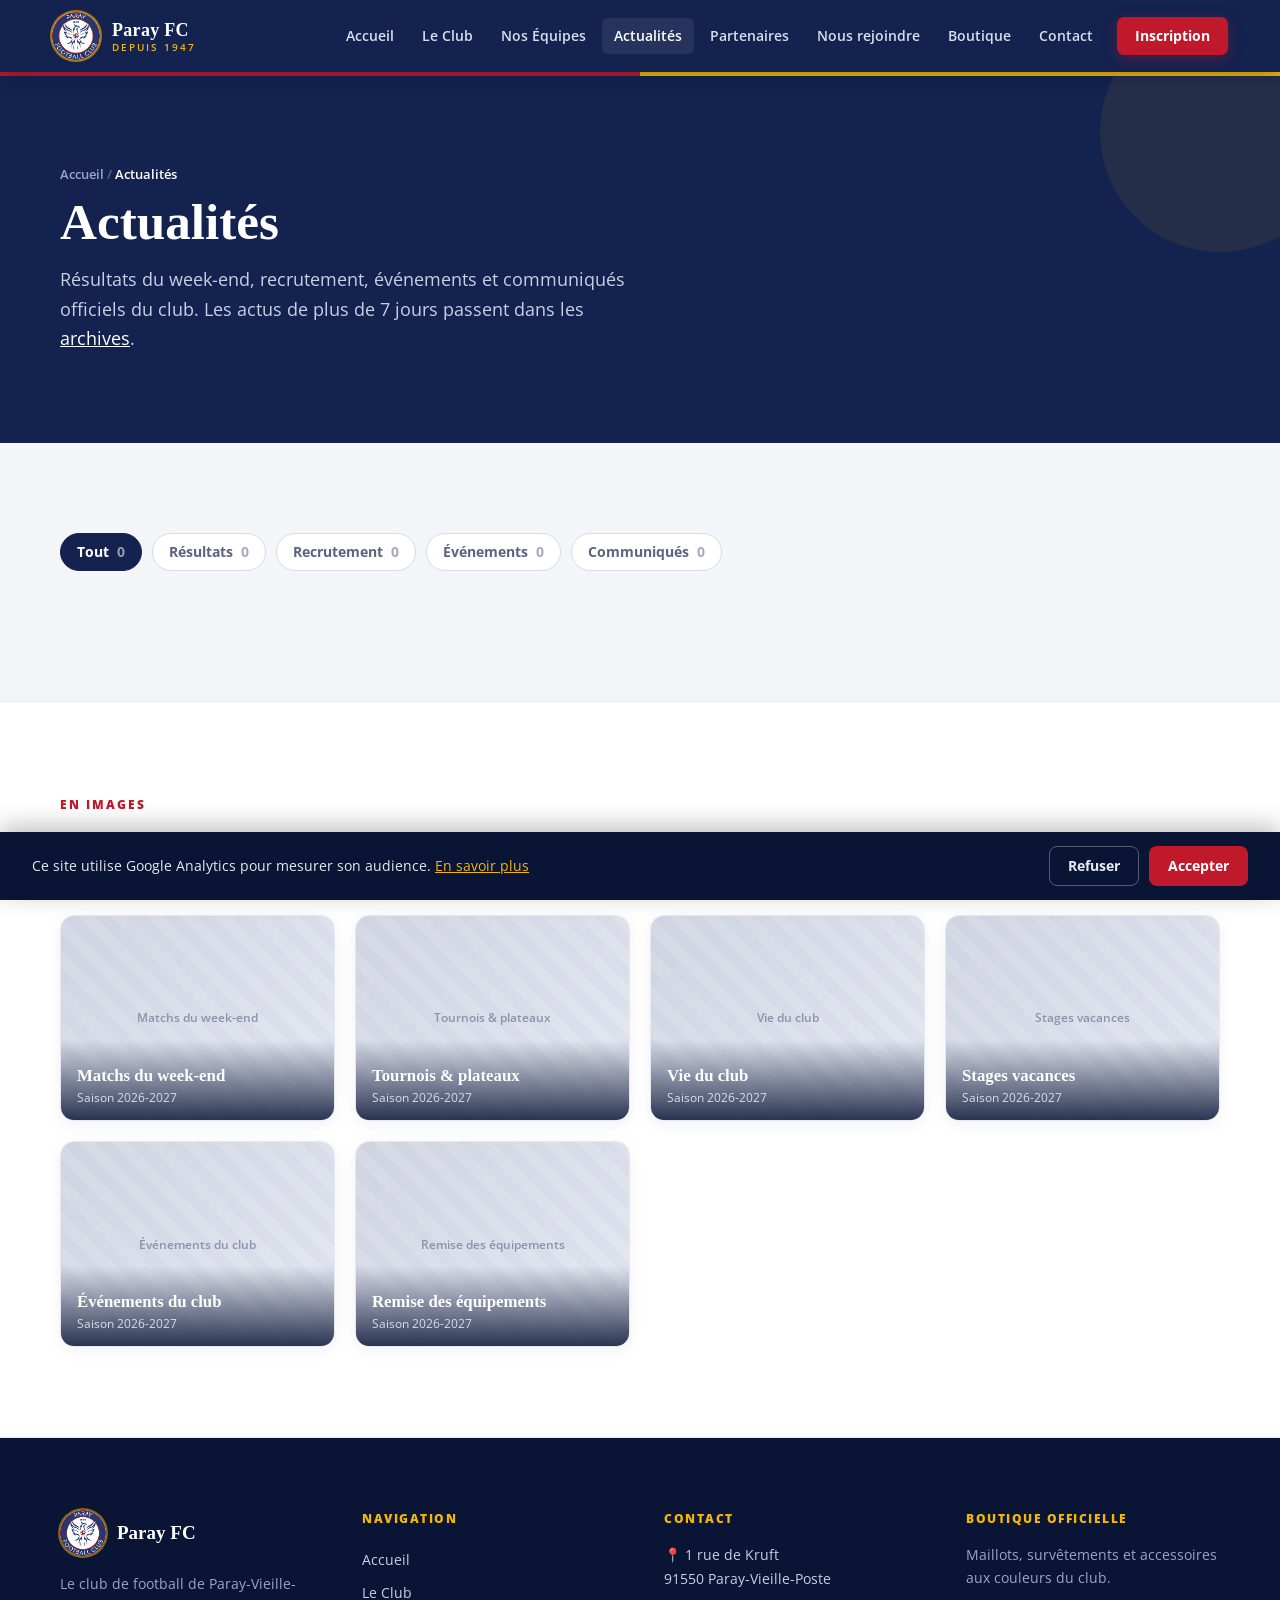
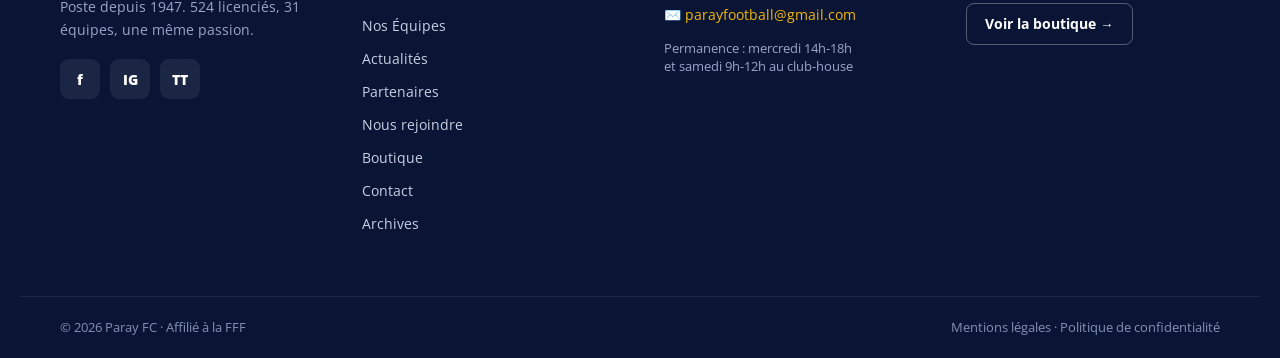
==== commit 7d09b599: "Galerie actualités : saison 2026-2027 (vignettes prêtes pour les nouvelles photos)" ====
--- a/actualites.html
+++ b/actualites.html
@@ -4,7 +4,7 @@
   <meta charset="utf-8">
   <meta name="viewport" content="width=device-width, initial-scale=1">
   <title>Actualités — Paray FC</title>
-  <meta name="description" content="Résultats, recrutement, événements et communiqués du Paray Football Club, avec galerie photos par événement.">
+  <meta name="description" content="Résultats, recrutement, événements et communiqués du Paray Football Club.">
   <link rel="preconnect" href="https://fonts.googleapis.com">
   <link rel="preconnect" href="https://fonts.gstatic.com" crossorigin>
   <link href="https://fonts.googleapis.com/css2?family=Open+Sans:ital,wght@0,400;0,500;0,600;0,700;0,800;1,400&display=swap" rel="stylesheet">
@@ -54,103 +54,22 @@
     <div class="page-hero__inner">
       <span class="breadcrumb"><a href="index.html">Accueil</a> <span class="sep">/</span> <span class="current">Actualités</span></span>
       <h1>Actualités</h1>
-      <p>Résultats du week-end, infos recrutement, événements et communiqués officiels du club, au même endroit.</p>
+      <p>Résultats du week-end, recrutement, événements et communiqués officiels du club. Les actus de plus de 7 jours passent dans les <a href="archives.html" style="color:#fff;text-decoration:underline;">archives</a>.</p>
     </div>
   </section>
 
-  <!-- ============ FILTRES + ARTICLES ============ -->
+  <!-- ============ FILTRES + ARTICLES (dynamiques, depuis l'admin) ============ -->
   <section class="section">
     <div class="filters">
-      <button class="filter-btn is-active" data-filter="Tout" style="--c:var(--primary);--fg:#fff;">Tout <span class="count">9</span></button>
-      <button class="filter-btn" data-filter="Résultats" style="--c:var(--secondary);--fg:#fff;">Résultats <span class="count">3</span></button>
-      <button class="filter-btn" data-filter="Recrutement" style="--c:var(--navy-text);--fg:#fff;">Recrutement <span class="count">2</span></button>
-      <button class="filter-btn" data-filter="Événements" style="--c:var(--accent);--fg:var(--primary);">Événements <span class="count">2</span></button>
-      <button class="filter-btn" data-filter="Communiqués" style="--c:var(--navy-dark);--fg:#fff;">Communiqués <span class="count">2</span></button>
+      <button class="filter-btn is-active" data-filter="Tout" style="--c:var(--primary);--fg:#fff;">Tout <span class="count">0</span></button>
+      <button class="filter-btn" data-filter="Résultats" style="--c:var(--secondary);--fg:#fff;">Résultats <span class="count">0</span></button>
+      <button class="filter-btn" data-filter="Recrutement" style="--c:var(--navy-text);--fg:#fff;">Recrutement <span class="count">0</span></button>
+      <button class="filter-btn" data-filter="Événement" style="--c:var(--accent);--fg:var(--primary);">Événements <span class="count">0</span></button>
+      <button class="filter-btn" data-filter="Communiqué" style="--c:var(--navy-dark);--fg:#fff;">Communiqués <span class="count">0</span></button>
     </div>
 
-    <div class="news-grid">
-      <a href="#" class="news-card" data-cat="Résultats">
-        <div class="news-card__media"><div class="img-placeholder">Photo match R2</div><span class="news-card__cat" style="background:var(--secondary);color:#fff;">RÉSULTATS</span></div>
-        <div class="news-card__body">
-          <span class="news-card__date">22 juin 2026</span>
-          <h3 class="news-card__title">La R2 s'impose 3-1 face à Brétigny</h3>
-          <p class="news-card__excerpt">Portée par un doublé de Mehdi Saïdi, l'équipe fanion enchaîne une troisième victoire et reste accrochée au haut de tableau.</p>
-          <span class="news-card__more">Lire l'article →</span>
-        </div>
-      </a>
-      <a href="#" class="news-card" data-cat="Recrutement">
-        <div class="news-card__media"><div class="img-placeholder">Photo détection</div><span class="news-card__cat" style="background:var(--navy-text);color:#fff;">RECRUTEMENT</span></div>
-        <div class="news-card__body">
-          <span class="news-card__date">18 juin 2026</span>
-          <h3 class="news-card__title">Détections U13 : viens tester mardi 8 juillet</h3>
-          <p class="news-card__excerpt">Le club ouvre ses portes aux joueurs nés en 2013-2014. Rendez-vous à 18h au stade, crampons et envie suffisent.</p>
-          <span class="news-card__more">Lire l'article →</span>
-        </div>
-      </a>
-      <a href="#" class="news-card" data-cat="Événements">
-        <div class="news-card__media"><div class="img-placeholder">Photo tournoi</div><span class="news-card__cat" style="background:var(--accent);color:var(--primary);">ÉVÉNEMENTS</span></div>
-        <div class="news-card__body">
-          <span class="news-card__date">10 juin 2026</span>
-          <h3 class="news-card__title">Tournoi des familles : une 12e édition réussie</h3>
-          <p class="news-card__excerpt">Plus de 300 personnes réunies autour des terrains pour une journée conviviale entre parents, enfants et bénévoles.</p>
-          <span class="news-card__more">Lire l'article →</span>
-        </div>
-      </a>
-      <a href="#" class="news-card" data-cat="Résultats">
-        <div class="news-card__media"><div class="img-placeholder">Photo U15</div><span class="news-card__cat" style="background:var(--secondary);color:#fff;">RÉSULTATS</span></div>
-        <div class="news-card__body">
-          <span class="news-card__date">15 juin 2026</span>
-          <h3 class="news-card__title">Les U15 qualifiés pour les phases finales</h3>
-          <p class="news-card__excerpt">Une saison solide récompensée : les U15 de Samir Haddad disputeront le Final Four départemental fin juin.</p>
-          <span class="news-card__more">Lire l'article →</span>
-        </div>
-      </a>
-      <a href="#" class="news-card" data-cat="Communiqués">
-        <div class="news-card__media"><div class="img-placeholder">Photo club-house</div><span class="news-card__cat" style="background:var(--navy-dark);color:#fff;">COMMUNIQUÉS</span></div>
-        <div class="news-card__body">
-          <span class="news-card__date">12 juin 2026</span>
-          <h3 class="news-card__title">Assemblée générale : rendez-vous le 28 juin</h3>
-          <p class="news-card__excerpt">Tous les licenciés et parents sont invités à l'AG annuelle, suivie d'un pot de fin de saison au club-house.</p>
-          <span class="news-card__more">Lire l'article →</span>
-        </div>
-      </a>
-      <a href="#" class="news-card" data-cat="Recrutement">
-        <div class="news-card__media"><div class="img-placeholder">Photo entraînement</div><span class="news-card__cat" style="background:var(--navy-text);color:#fff;">RECRUTEMENT</span></div>
-        <div class="news-card__body">
-          <span class="news-card__date">5 juin 2026</span>
-          <h3 class="news-card__title">Le club recherche un éducateur U11 diplômé</h3>
-          <p class="news-card__excerpt">Tu as ton BMF ou un CFF et envie de t'investir auprès des jeunes ? Le pôle Préformation cherche un renfort.</p>
-          <span class="news-card__more">Lire l'article →</span>
-        </div>
-      </a>
-      <a href="#" class="news-card" data-cat="Événements">
-        <div class="news-card__media"><div class="img-placeholder">Photo stage</div><span class="news-card__cat" style="background:var(--accent);color:var(--primary);">ÉVÉNEMENTS</span></div>
-        <div class="news-card__body">
-          <span class="news-card__date">1 juin 2026</span>
-          <h3 class="news-card__title">Stage multisports pendant les vacances d'été</h3>
-          <p class="news-card__excerpt">Du 7 au 11 juillet, stage football + activités pour les 6-13 ans. Places limitées, inscriptions ouvertes.</p>
-          <span class="news-card__more">Lire l'article →</span>
-        </div>
-      </a>
-      <a href="#" class="news-card" data-cat="Résultats">
-        <div class="news-card__media"><div class="img-placeholder">Photo vétérans</div><span class="news-card__cat" style="background:var(--secondary);color:#fff;">RÉSULTATS</span></div>
-        <div class="news-card__body">
-          <span class="news-card__date">8 juin 2026</span>
-          <h3 class="news-card__title">Les Vétérans terminent 2e de leur poule</h3>
-          <p class="news-card__excerpt">Belle saison pour les Vétérans du dimanche, qui décrochent la 2e place et la montée pour l'an prochain.</p>
-          <span class="news-card__more">Lire l'article →</span>
-        </div>
-      </a>
-      <a href="#" class="news-card" data-cat="Communiqués">
-        <div class="news-card__media"><div class="img-placeholder">Photo permanence</div><span class="news-card__cat" style="background:var(--navy-dark);color:#fff;">COMMUNIQUÉS</span></div>
-        <div class="news-card__body">
-          <span class="news-card__date">20 mai 2026</span>
-          <h3 class="news-card__title">Nouveaux horaires de la permanence</h3>
-          <p class="news-card__excerpt">À compter de juin, la permanence du club se tiendra le mercredi de 14h à 18h et le samedi de 9h à 12h.</p>
-          <span class="news-card__more">Lire l'article →</span>
-        </div>
-      </a>
-    </div>
+    <div class="news-grid" id="news-dynamic"></div>
+    <p class="news-empty" id="news-empty" hidden>Aucune actualité pour le moment. Revenez bientôt !</p>
   </section>
 
   <!-- ============ GALERIE ============ -->
@@ -161,15 +80,15 @@
           <span class="eyebrow">EN IMAGES</span>
           <h2 class="section-title">Galerie par événement</h2>
         </div>
-        <span class="section-head__meta">Glissez vos photos sur chaque vignette.</span>
+        <span class="section-head__meta">Saison 2026-2027 · les photos arrivent au fil des événements.</span>
       </div>
       <div class="gallery-grid">
-        <div class="gallery-item"><div class="img-placeholder">Tournoi des familles</div><div class="gallery-item__cap"><span class="gallery-item__title">Tournoi des familles</span><span class="gallery-item__meta">Juin 2026 · 14 photos</span></div></div>
-        <div class="gallery-item"><div class="img-placeholder">R2 vs Ris-Orangis</div><div class="gallery-item__cap"><span class="gallery-item__title">R2 vs Ris-Orangis</span><span class="gallery-item__meta">Juin 2026 · 22 photos</span></div></div>
-        <div class="gallery-item"><div class="img-placeholder">Stage de Pâques U11</div><div class="gallery-item__cap"><span class="gallery-item__title">Stage de Pâques U11</span><span class="gallery-item__meta">Avril 2026 · 18 photos</span></div></div>
-        <div class="gallery-item"><div class="img-placeholder">Loto du club</div><div class="gallery-item__cap"><span class="gallery-item__title">Loto du club</span><span class="gallery-item__meta">Mars 2026 · 9 photos</span></div></div>
-        <div class="gallery-item"><div class="img-placeholder">Remise des équipements</div><div class="gallery-item__cap"><span class="gallery-item__title">Remise des équipements</span><span class="gallery-item__meta">Sept. 2025 · 27 photos</span></div></div>
-        <div class="gallery-item"><div class="img-placeholder">Plateau Baby Foot</div><div class="gallery-item__cap"><span class="gallery-item__title">Plateau Baby Foot</span><span class="gallery-item__meta">Nov. 2025 · 31 photos</span></div></div>
+        <div class="gallery-item"><div class="img-placeholder">Matchs du week-end</div><div class="gallery-item__cap"><span class="gallery-item__title">Matchs du week-end</span><span class="gallery-item__meta">Saison 2026-2027</span></div></div>
+        <div class="gallery-item"><div class="img-placeholder">Tournois & plateaux</div><div class="gallery-item__cap"><span class="gallery-item__title">Tournois & plateaux</span><span class="gallery-item__meta">Saison 2026-2027</span></div></div>
+        <div class="gallery-item"><div class="img-placeholder">Vie du club</div><div class="gallery-item__cap"><span class="gallery-item__title">Vie du club</span><span class="gallery-item__meta">Saison 2026-2027</span></div></div>
+        <div class="gallery-item"><div class="img-placeholder">Stages vacances</div><div class="gallery-item__cap"><span class="gallery-item__title">Stages vacances</span><span class="gallery-item__meta">Saison 2026-2027</span></div></div>
+        <div class="gallery-item"><div class="img-placeholder">Événements du club</div><div class="gallery-item__cap"><span class="gallery-item__title">Événements du club</span><span class="gallery-item__meta">Saison 2026-2027</span></div></div>
+        <div class="gallery-item"><div class="img-placeholder">Remise des équipements</div><div class="gallery-item__cap"><span class="gallery-item__title">Remise des équipements</span><span class="gallery-item__meta">Saison 2026-2027</span></div></div>
       </div>
     </div>
   </section>
@@ -213,12 +132,14 @@
       </div>
     </div>
     <div class="footer-bottom">
-      <span>© 2026 Paray Football Club · Affilié à la FFF</span>
+      <span>© 2026 <span data-config="clubName">Paray Football Club</span> · Affilié à la FFF</span>
       <span>Mentions légales · Politique de confidentialité</span>
     </div>
   </footer>
 
   <script src="js/config.js"></script>
+  <script src="js/store.js"></script>
+  <script src="js/news.js"></script>
   <script src="js/main.js"></script>
 </body>
 </html>
--- a/css/style.css
+++ b/css/style.css
@@ -620,3 +620,73 @@
 .qr-inner .glyph { font-size: 34px; }
 .qr-inner .label { font-size: 10.5px; font-weight: 700; color: #8A93AE; letter-spacing: 1px; }
 .qr-caption { font-size: 13px; color: var(--grey-soft); text-align: center; }
+
+/* ===================================================================
+   ACCUEIL — Week-end (programme + résultats, alimentés par admin.html)
+   =================================================================== */
+.weekend-grid { display: grid; grid-template-columns: 1.25fr 1fr; gap: clamp(20px, 3vw, 36px); align-items: start; }
+@media (max-width: 760px) { .weekend-grid { grid-template-columns: 1fr; } }
+.weekend-subtitle { font-family: Cambria, Georgia, serif; font-weight: 700; font-size: 1.15rem; color: var(--navy); margin-bottom: 14px; }
+.wk-table { width: 100%; border-collapse: collapse; background: #fff; border: 1px solid var(--border); border-radius: 12px; overflow: hidden; }
+.wk-table th { text-align: left; font-size: 11px; letter-spacing: .5px; text-transform: uppercase; color: #8A93AE; font-weight: 800; padding: 11px 12px; background: #F8F9FC; }
+.wk-table td { padding: 12px; border-top: 1px solid var(--border); font-size: 14px; color: var(--navy); }
+.wk-time { font-weight: 800; color: var(--secondary); white-space: nowrap; }
+.wk-team { font-weight: 700; }
+.wk-type { color: var(--grey-text); font-size: 13px; }
+.wk-badge { font-size: 10px; font-weight: 800; padding: 3px 8px; border-radius: 5px; }
+.wk-badge--dom { background: rgb(from var(--secondary) r g b / .12); color: var(--secondary); }
+.wk-badge--ext { background: rgb(from var(--navy-text) r g b / .12); color: var(--navy-text); }
+.wk-empty { font-size: 14px; color: #8A93AE; padding: 8px 0; }
+
+.result-card { display: flex; align-items: center; justify-content: space-between; gap: 12px; background: #fff; border: 1px solid var(--border); border-left: 5px solid #CBD2E0; border-radius: 12px; padding: 14px 16px; margin-bottom: 10px; }
+.result-card__team { display: block; font-weight: 700; color: var(--navy); font-size: 15px; }
+.result-card__opp { display: block; font-size: 12.5px; color: #8A93AE; margin-top: 2px; }
+.result-card__score { font-family: Cambria, Georgia, serif; font-weight: 700; font-size: 1.4rem; color: var(--navy); flex: none; }
+.result-card--win { border-left-color: #1F8A5B; }
+.result-card--win .result-card__score { color: #1F8A5B; }
+.result-card--loss { border-left-color: var(--secondary); }
+.result-card--loss .result-card__score { color: var(--secondary); }
+.result-card--draw { border-left-color: #8A93AE; }
+.result-card--na { border-left-color: #CBD2E0; }
+
+.news-card--featured { outline: 2px solid var(--accent); outline-offset: -1px; }
+.news-card__img { position: absolute; inset: 0; width: 100%; height: 100%; object-fit: cover; }
+
+/* ===================================================================
+   FIX HERO MOBILE — le placeholder reste en arrière-plan, sous le contenu
+   =================================================================== */
+.hero .img-placeholder { z-index: 0; }
+.hero__overlay { z-index: 1; }
+@media (max-width: 600px) { .hero .img-placeholder { font-size: 0; } }
+
+/* ===================================================================
+   PAGE ARTICLE (lecture du contenu long)
+   =================================================================== */
+.article { max-width: 760px; }
+.article-back { display: inline-block; font-size: 14px; font-weight: 700; color: var(--navy-text); margin-bottom: 18px; }
+.article-back:hover { color: var(--red); }
+.article-cat { display: inline-block; font-size: 11px; font-weight: 800; letter-spacing: .8px; padding: 6px 11px; border-radius: 6px; }
+.article-title { font-family: Cambria, Georgia, serif; font-weight: 700; font-size: clamp(1.7rem, 4.5vw, 2.6rem); color: var(--navy); line-height: 1.15; margin: 12px 0 6px; }
+.article-date { display: block; font-size: 13px; font-weight: 600; color: #8A93AE; }
+.article-hero { margin: 22px 0; border-radius: 16px; overflow: hidden; border: 1px solid var(--border); }
+.article-hero img { width: 100%; display: block; }
+.article-lead { font-size: 1.1rem; color: var(--navy-text); font-weight: 600; line-height: 1.6; margin: 20px 0; }
+.article-body p { font-size: 15.5px; color: var(--grey-text); line-height: 1.75; margin-bottom: 16px; }
+.news-empty { font-size: 15px; color: #8A93AE; padding: 20px 0; }
+
+/* ===================================================================
+   BANNIÈRE COOKIES RGPD
+   =================================================================== */
+.cookie-bar {
+  position: fixed; left: 0; right: 0; bottom: 0; z-index: 200;
+  background: var(--navy-dark); color: #E7EAF2;
+  display: flex; flex-wrap: wrap; align-items: center; gap: 12px 18px;
+  padding: 14px clamp(16px, 4vw, 32px); box-shadow: 0 -6px 24px rgba(0,0,0,.25);
+}
+.cookie-bar__txt { font-size: 13.5px; line-height: 1.5; flex: 1; min-width: 220px; }
+.cookie-bar__txt a { color: var(--gold); text-decoration: underline; }
+.cookie-bar__btns { display: flex; gap: 10px; flex: none; }
+.cookie-btn { font-family: inherit; font-size: 13.5px; font-weight: 700; padding: 10px 18px; border-radius: 8px; cursor: pointer; border: 1px solid transparent; }
+.cookie-btn--accept { background: var(--secondary); color: #fff; }
+.cookie-btn--refuse { background: transparent; color: #E7EAF2; border-color: rgba(255,255,255,.3); }
+@media (max-width: 520px) { .cookie-bar__btns { width: 100%; } .cookie-btn { flex: 1; } }
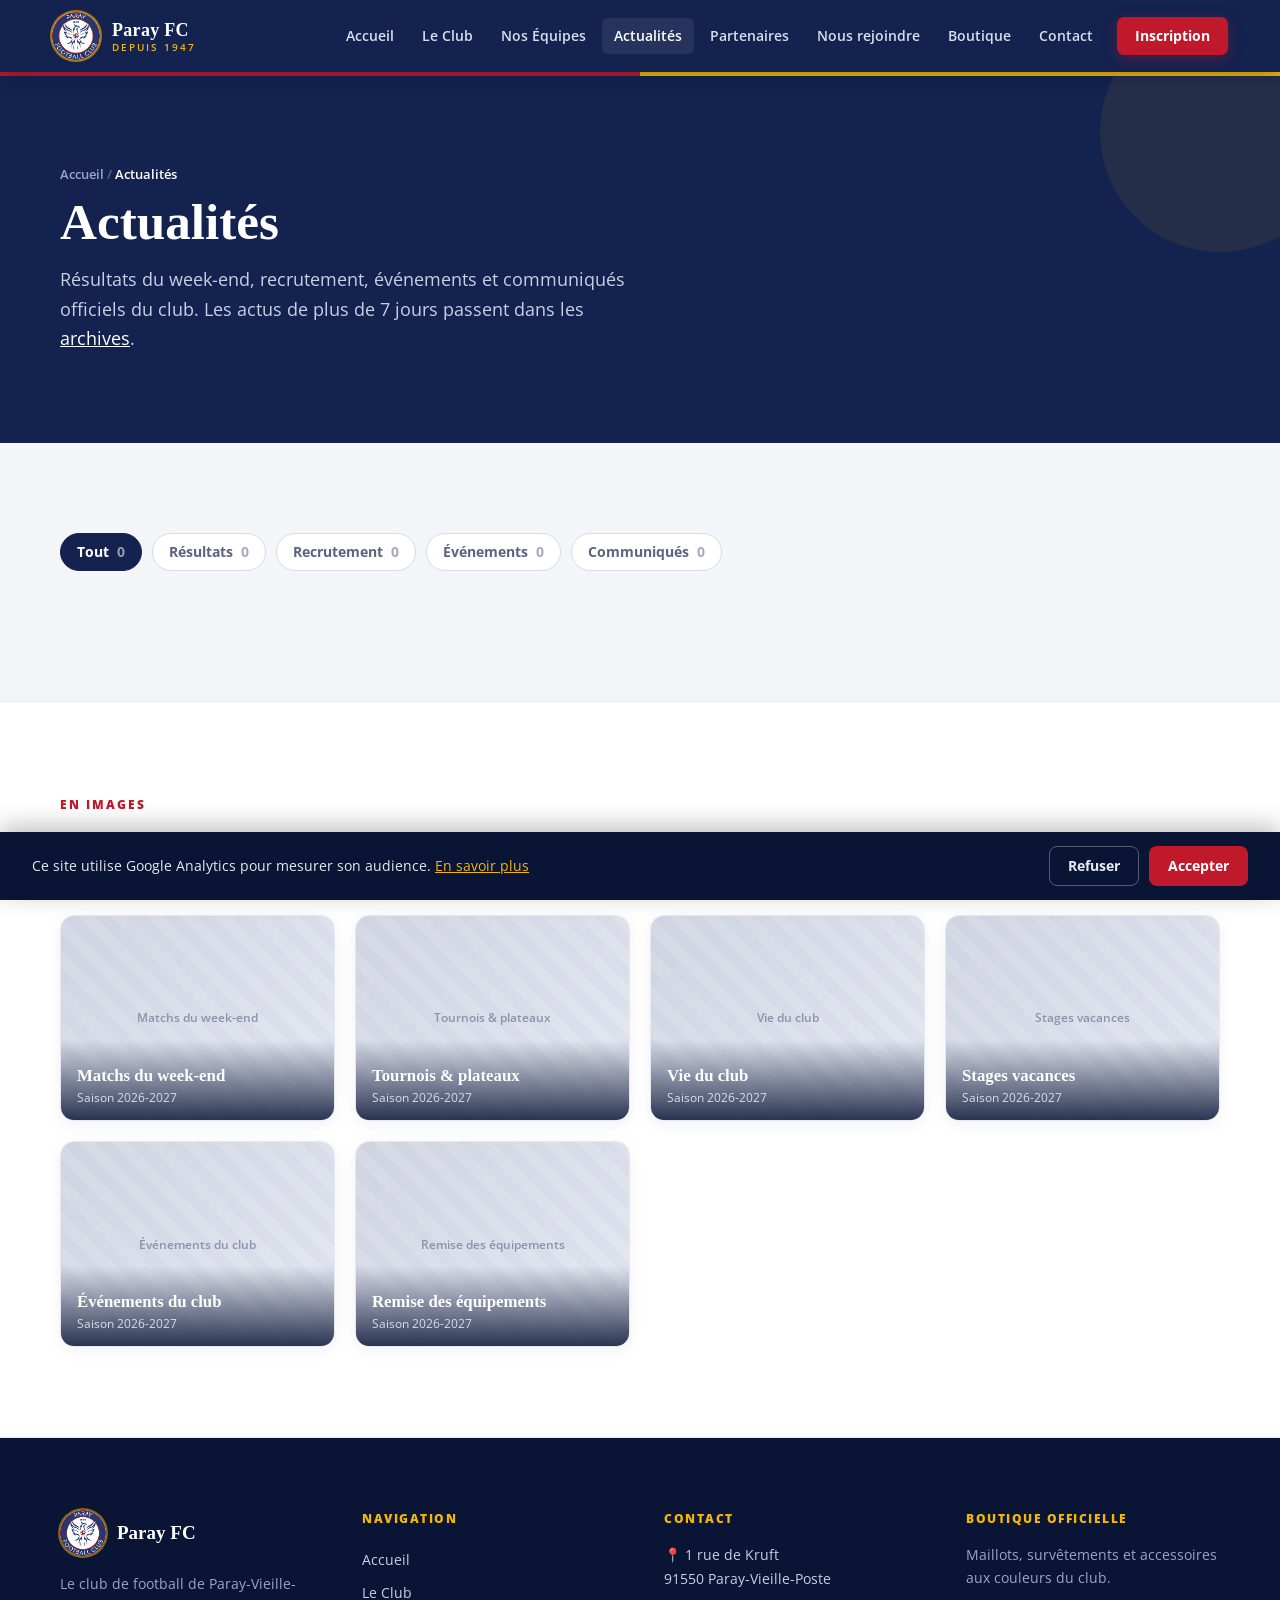
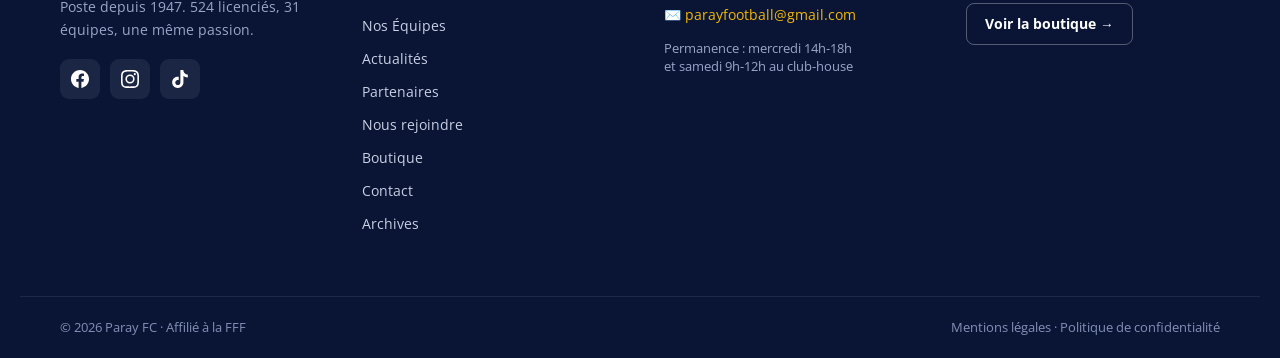
==== commit 31deec80: "Réseaux sociaux : vraies icônes SVG (Facebook, Instagram, TikTok) dans le footer" ====
--- a/actualites.html
+++ b/actualites.html
@@ -102,9 +102,9 @@
         </div>
         <p class="footer-club__text" data-config="aboutText">Le club de football de Paray-Vieille-Poste depuis 1947. 524 licenciés, 31 équipes, une même passion.</p>
         <div class="social">
-          <a href="#" data-config-href="social.facebook" aria-label="Facebook" class="social__link">f</a>
-          <a href="#" data-config-href="social.instagram" aria-label="Instagram" class="social__link">IG</a>
-          <a href="#" data-config-href="social.tiktok" aria-label="TikTok" class="social__link">TT</a>
+          <a href="#" data-config-href="social.facebook" aria-label="Facebook" class="social__link"><svg viewBox="0 0 24 24" aria-hidden="true"><path d="M24 12.073c0-6.627-5.373-12-12-12s-12 5.373-12 12c0 5.99 4.388 10.954 10.125 11.854v-8.385H7.078v-3.47h3.047V9.43c0-3.007 1.792-4.669 4.533-4.669 1.312 0 2.686.235 2.686.235v2.953H15.83c-1.491 0-1.956.925-1.956 1.874v2.25h3.328l-.532 3.47h-2.796v8.385C19.612 23.027 24 18.062 24 12.073z"/></svg></a>
+          <a href="#" data-config-href="social.instagram" aria-label="Instagram" class="social__link"><svg viewBox="0 0 24 24" aria-hidden="true"><path d="M12 2.163c3.204 0 3.584.012 4.85.07 3.252.148 4.771 1.691 4.919 4.919.058 1.265.069 1.645.069 4.849 0 3.205-.012 3.584-.069 4.849-.149 3.225-1.664 4.771-4.919 4.919-1.266.058-1.644.07-4.85.07-3.204 0-3.584-.012-4.849-.07-3.26-.149-4.771-1.699-4.919-4.92-.058-1.265-.07-1.644-.07-4.849 0-3.204.013-3.583.07-4.849.149-3.227 1.664-4.771 4.919-4.919 1.266-.057 1.645-.069 4.849-.069zm0-2.163C8.741 0 8.333.014 7.053.072 2.695.272.273 2.69.073 7.052.014 8.333 0 8.741 0 12c0 3.259.014 3.668.072 4.948.2 4.358 2.618 6.78 6.98 6.98C8.333 23.986 8.741 24 12 24c3.259 0 3.668-.014 4.948-.072 4.354-.2 6.782-2.618 6.979-6.98.059-1.28.073-1.689.073-4.948 0-3.259-.014-3.667-.072-4.947-.196-4.354-2.617-6.78-6.979-6.98C15.668.014 15.259 0 12 0zm0 5.838a6.162 6.162 0 100 12.324 6.162 6.162 0 000-12.324zM12 16a4 4 0 110-8 4 4 0 010 8zm6.406-11.845a1.44 1.44 0 100 2.881 1.44 1.44 0 000-2.881z"/></svg></a>
+          <a href="#" data-config-href="social.tiktok" aria-label="TikTok" class="social__link"><svg viewBox="0 0 24 24" aria-hidden="true"><path d="M12.525.02c1.31-.02 2.61-.01 3.91-.02.08 1.53.63 3.09 1.75 4.17 1.12 1.11 2.7 1.62 4.24 1.79v4.03c-1.44-.05-2.89-.35-4.2-.97-.57-.26-1.1-.59-1.62-.93-.01 2.92.01 5.84-.02 8.75-.08 1.4-.54 2.79-1.35 3.94-1.31 1.92-3.58 3.17-5.91 3.21-1.43.08-2.86-.31-4.08-1.03-2.02-1.19-3.44-3.37-3.65-5.71-.02-.5-.03-1-.01-1.49.18-1.9 1.12-3.72 2.58-4.96 1.66-1.44 3.98-2.13 6.15-1.72.02 1.48-.04 2.96-.04 4.44-.99-.32-2.15-.23-3.02.37-.63.41-1.11 1.04-1.36 1.75-.21.51-.15 1.07-.14 1.61.24 1.64 1.82 3.02 3.5 2.87 1.12-.01 2.19-.66 2.77-1.61.19-.33.4-.67.41-1.06.1-1.79.06-3.57.07-5.36.01-4.03-.01-8.05.02-12.07z"/></svg></a>
         </div>
       </div>
       <div class="footer-col">
--- a/css/style.css
+++ b/css/style.css
@@ -233,6 +233,7 @@
    =================================================================== */
 .section { max-width: var(--maxw); margin: 0 auto; padding: clamp(56px, 8vw, 90px) clamp(20px, 5vw, 40px); }
 .section--band { background: var(--white); border-top: 1px solid var(--border); border-bottom: 1px solid var(--border); }
+.section--soft { background: #EEF2FB; border-top: 1px solid var(--border); border-bottom: 1px solid var(--border); }
 .section-head {
   display: flex; flex-wrap: wrap; align-items: flex-end; justify-content: space-between;
   gap: 16px; margin-bottom: clamp(28px, 4vw, 44px);
@@ -328,6 +329,7 @@
 .footer-club__text { font-size: 14px; line-height: 1.65; margin-top: 16px; max-width: 30ch; color: var(--grey-soft); }
 .social { display: flex; gap: 10px; margin-top: 18px; }
 .social__link { display: grid; place-items: center; width: 40px; height: 40px; border-radius: 9px; background: rgba(255,255,255,.07); font-weight: 800; font-size: 14px; color: var(--white); transition: background .15s; }
+.social__link svg { width: 18px; height: 18px; fill: currentColor; display: block; }
 .social__link:hover { background: var(--red); }
 .footer-col__title { font-size: 12px; font-weight: 800; letter-spacing: 1.5px; color: var(--gold); text-transform: uppercase; margin-bottom: 16px; }
 .footer-link { display: block; font-size: 14px; color: #C9D0E4; padding: 7px 0; transition: color .15s; }
@@ -385,6 +387,15 @@
 .breadcrumb .sep { opacity: .5; }
 .breadcrumb .current { color: #fff; }
 .page-hero__anchors { display: flex; flex-wrap: wrap; gap: 10px; margin-top: 26px; }
+
+/* Hero en 2 colonnes avec logo (page Le Club) */
+.page-hero__inner--split { display: grid; grid-template-columns: 1fr auto; align-items: center; gap: clamp(24px, 5vw, 56px); }
+.page-hero__logo { width: 220px; max-width: 100%; height: auto; display: block; }
+@media (max-width: 767px) {
+  .page-hero__inner--split { grid-template-columns: 1fr; }
+  .page-hero__media { justify-self: center; }
+  .page-hero__logo { width: 140px; }
+}
 
 /* Pastilles d'ancrage (page Équipes) */
 .anchor-pill {
@@ -596,7 +607,8 @@
 .shop-grid { display: grid; grid-template-columns: repeat(auto-fill, minmax(230px, 1fr)); gap: clamp(18px, 2.4vw, 26px); }
 .product-card { display: flex; flex-direction: column; background: #fff; border: 1px solid var(--border); border-radius: 14px; overflow: hidden; box-shadow: 0 5px 20px rgb(from var(--primary) r g b / .06); transition: transform .16s, box-shadow .16s; }
 .product-card:hover { transform: translateY(-4px); box-shadow: 0 16px 38px rgb(from var(--primary) r g b / .14); }
-.product-card__media { position: relative; aspect-ratio: 1/1; background: #EEF0F6; }
+.product-card__media { position: relative; aspect-ratio: 1/1; background: #fff; display: block; }
+.product-card__media img { position: absolute; inset: 0; width: 100%; height: 100%; object-fit: contain; padding: 12px; }
 .product-tag { position: absolute; top: 12px; left: 12px; z-index: 2; background: var(--red); color: #fff; font-size: 10.5px; font-weight: 800; letter-spacing: .6px; padding: 5px 10px; border-radius: 6px; }
 .product-card__body { padding: 16px 18px 20px; display: flex; flex-direction: column; flex: 1; }
 .product-name { font-family: Cambria, Georgia, serif; font-weight: 700; font-size: 1.12rem; color: var(--navy); line-height: 1.2; }
